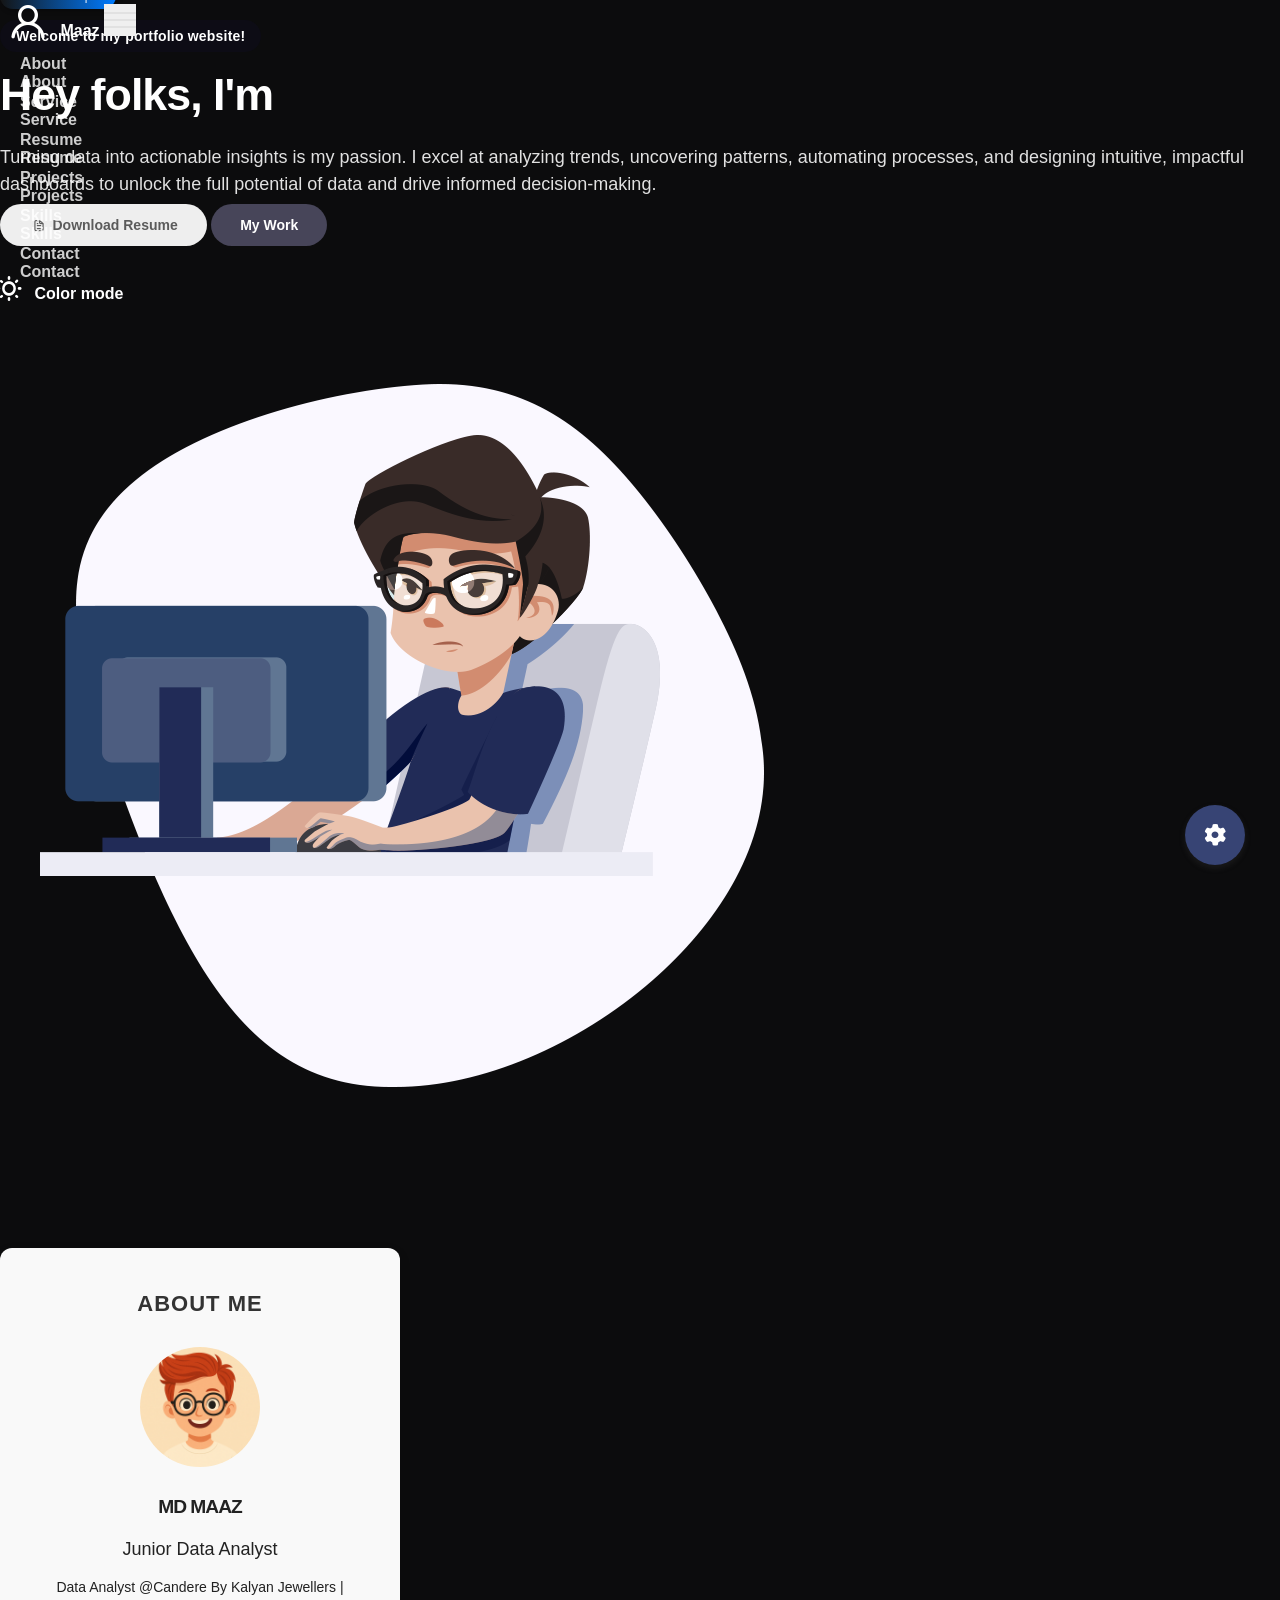
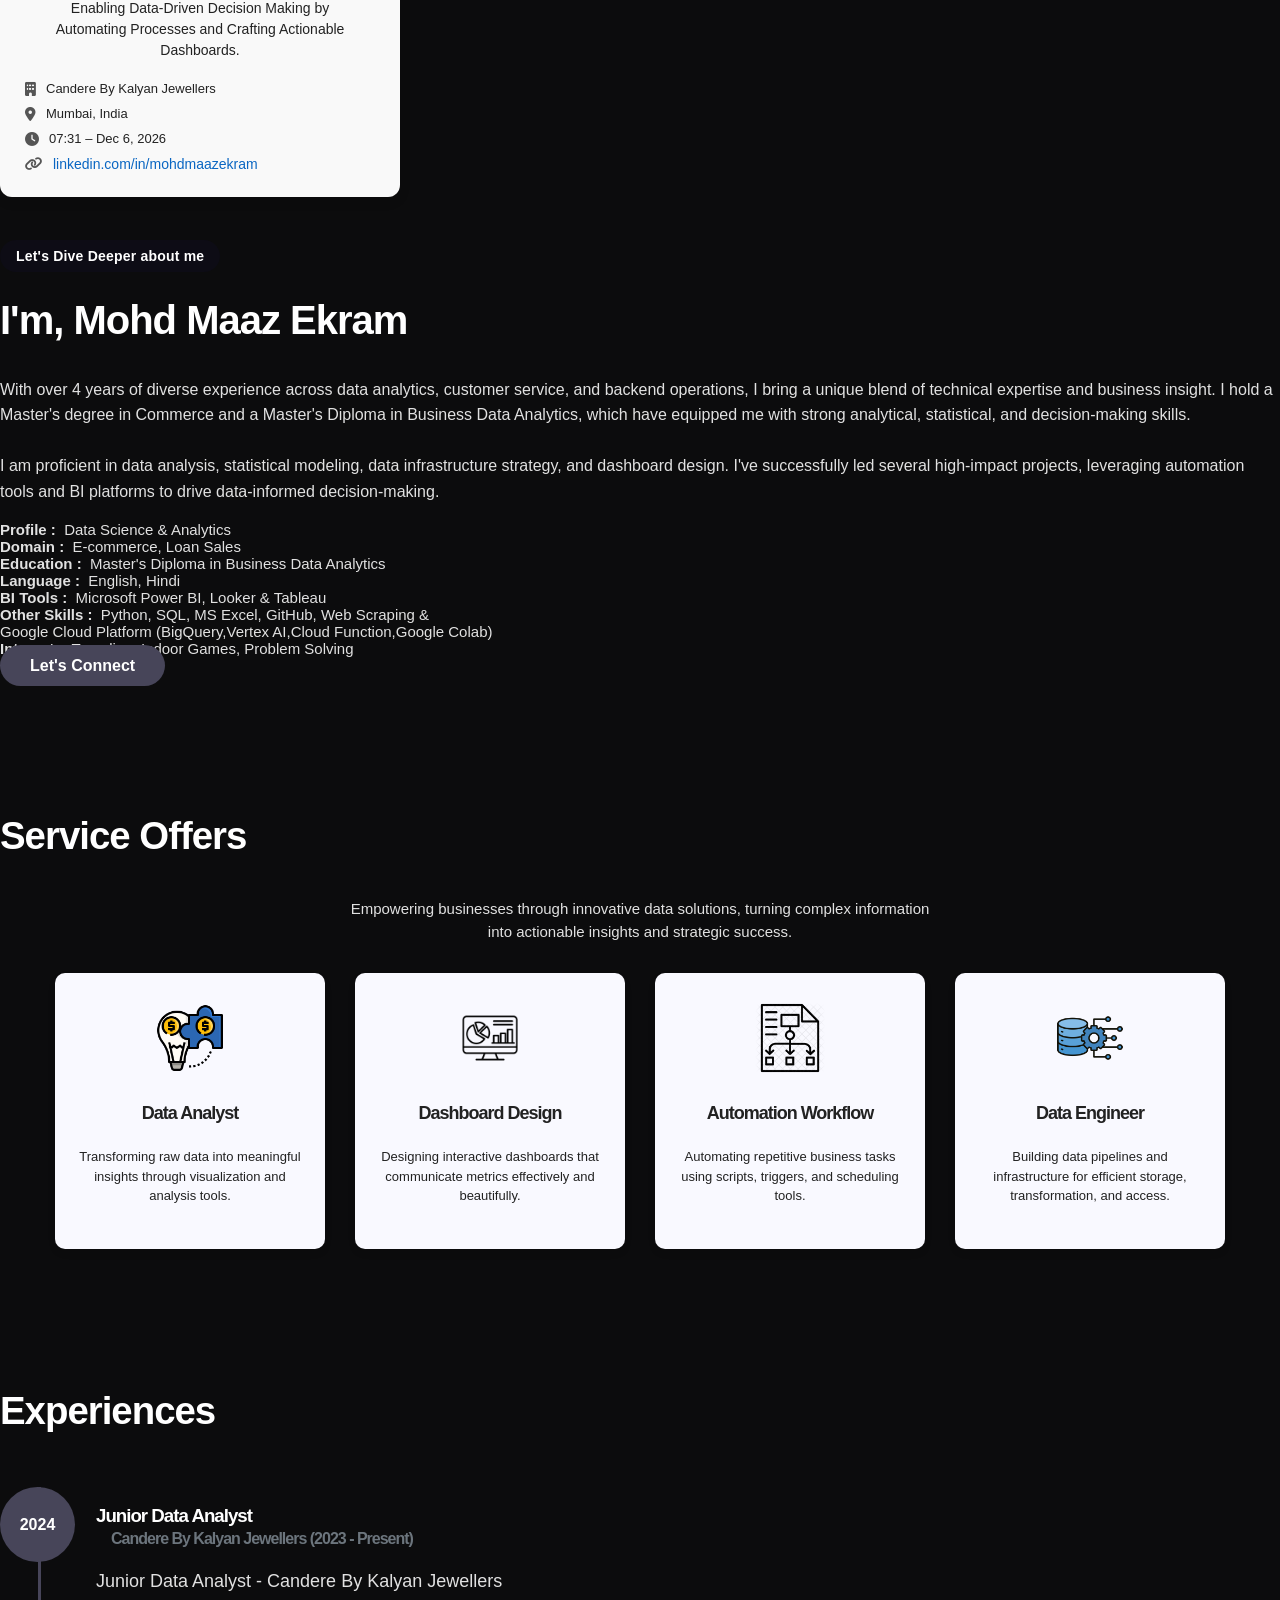
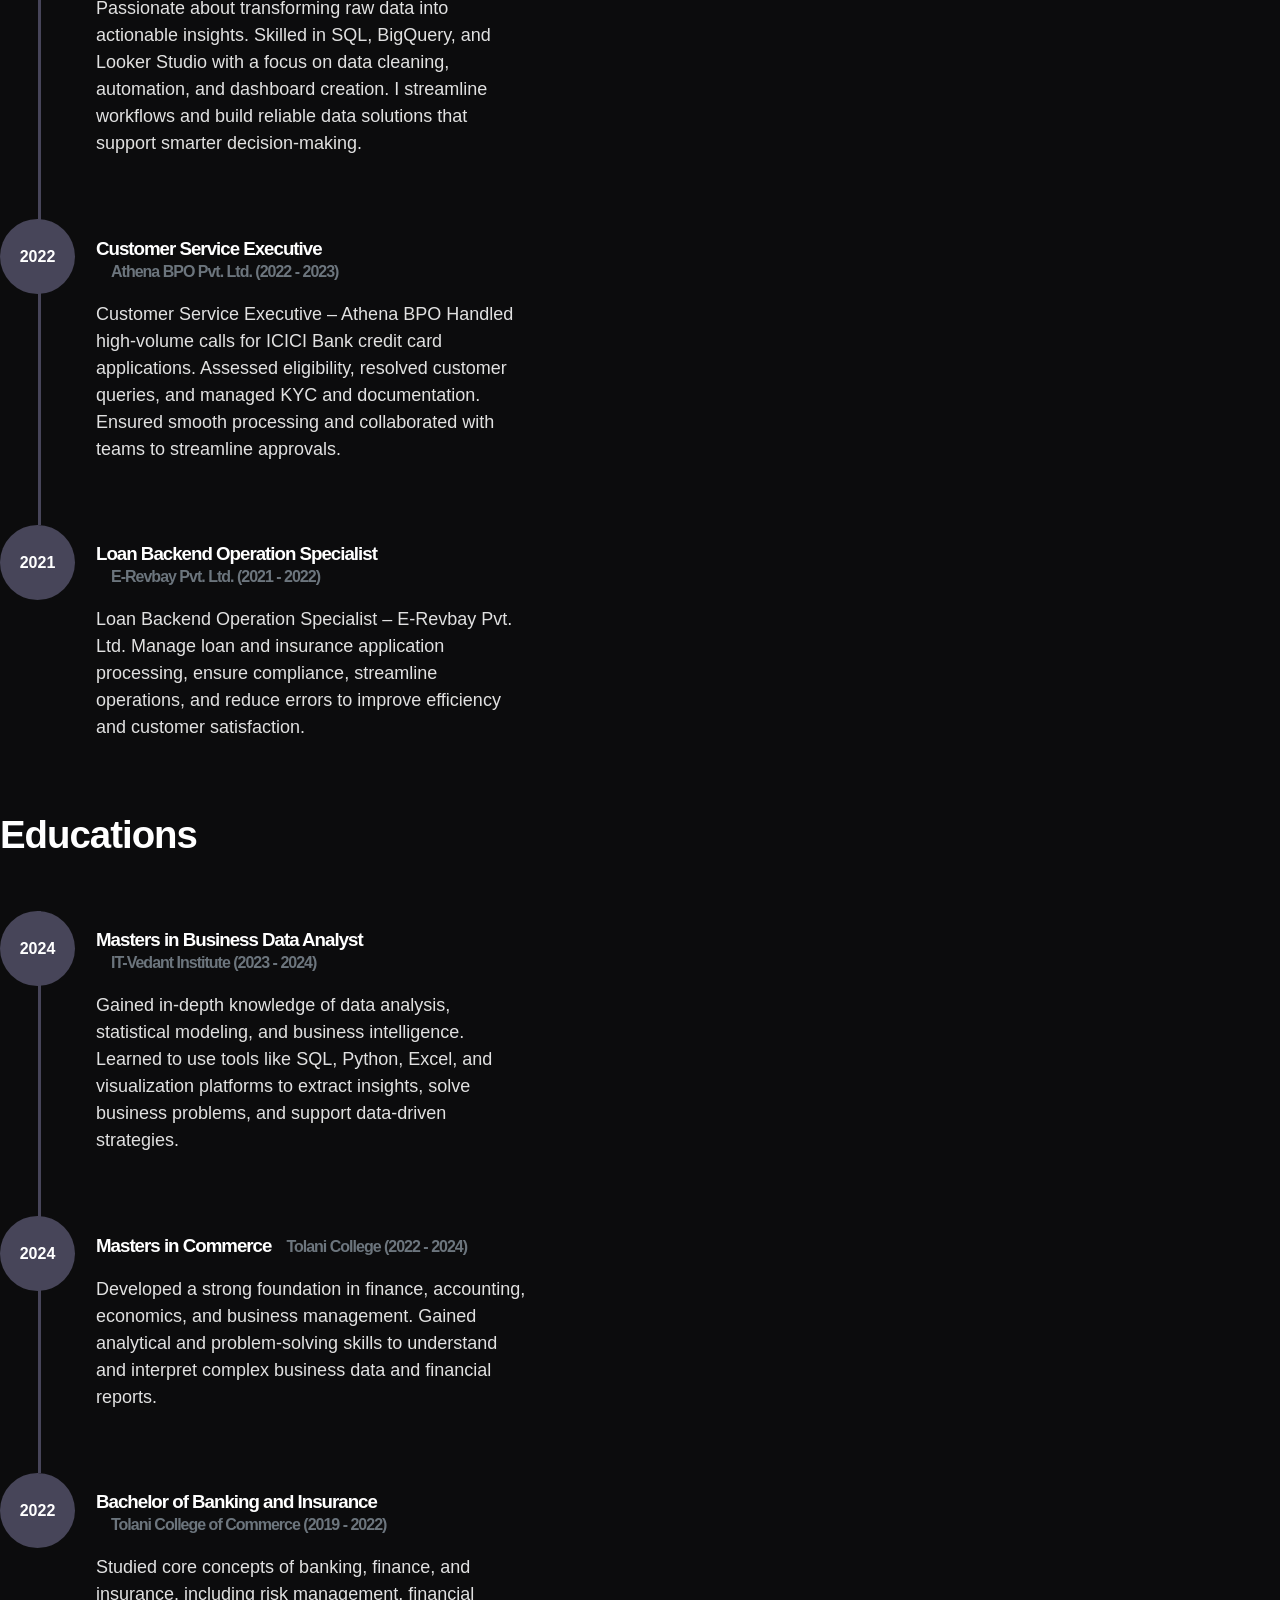
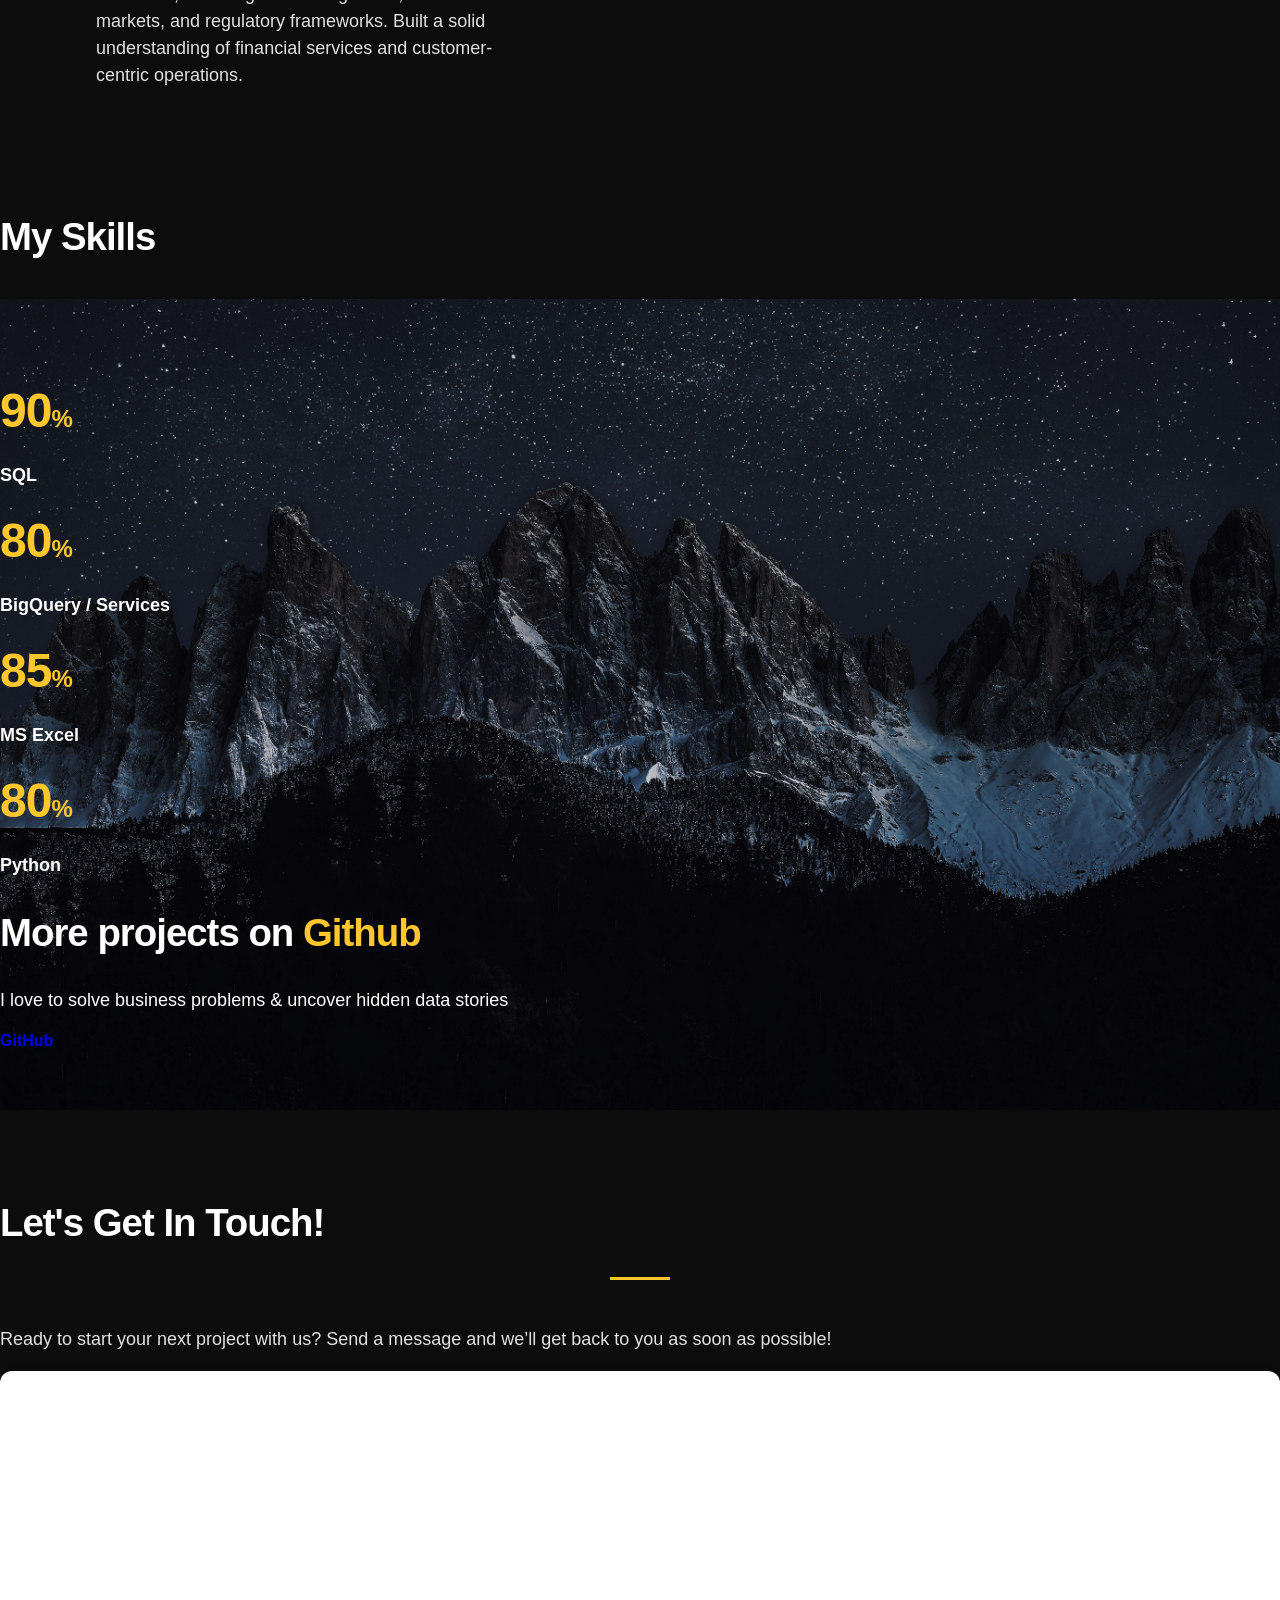
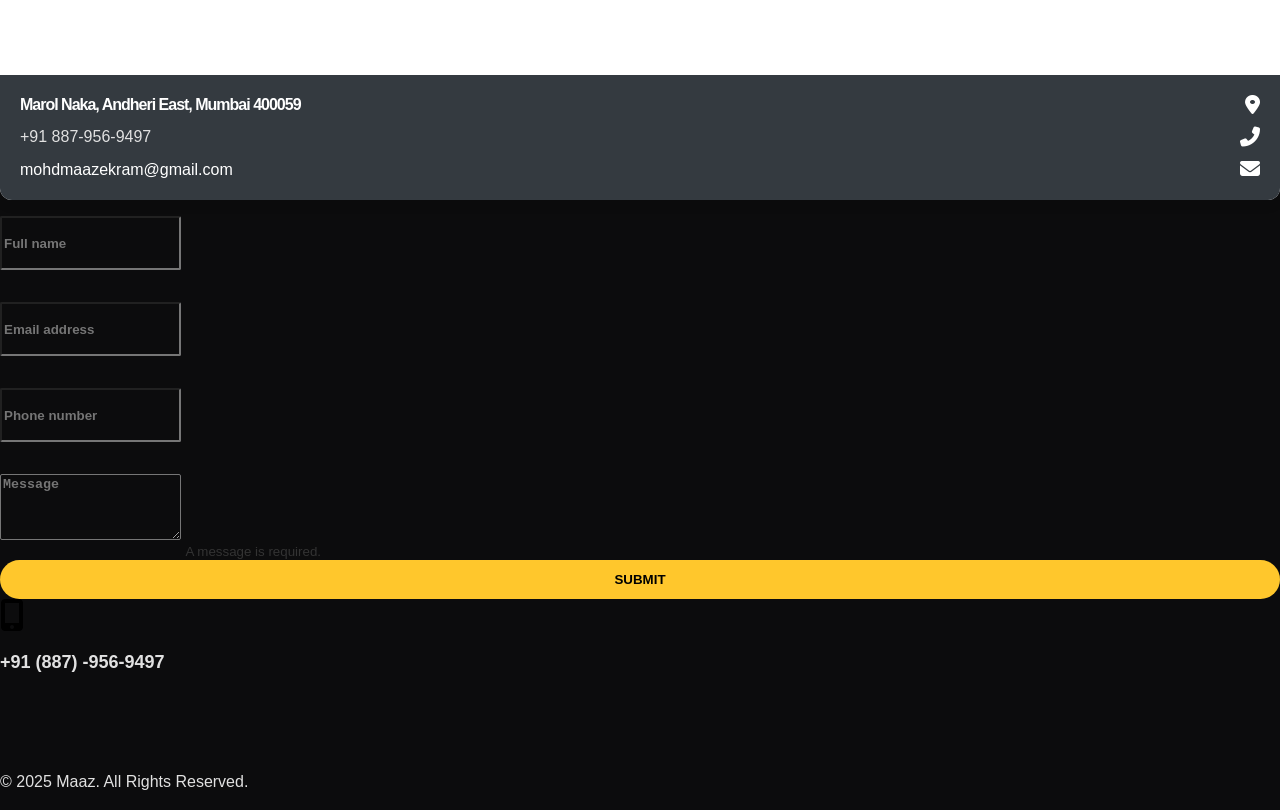
==== index.html @ 0327f26a "Update index.html" ====
<!doctype html>
<html lang="en">
  <head>
    <meta charset="utf-8">
    <meta name="viewport" content="width=device-width, initial-scale=1, shrink-to-fit=no">
    <meta name="description" content="">
    <meta name="author" content="">

    <title>Maaz Portfolio</title>

    <link rel="stylesheet" href="css/bootstrap.min.css">
    <link rel="stylesheet" href="css/unicons.css">
    <link rel="stylesheet" href="css/owl.carousel.min.css">
    <link rel="stylesheet" href="css/owl.theme.default.min.css">

    <!-- MAIN STYLE -->
    <link rel="stylesheet" href="css/tooplate-style.css">
    
    <!-- Google Tag Manager -->
    <script>(function(w,d,s,l,i){w[l]=w[l]||[];w[l].push({'gtm.start':
    new Date().getTime(),event:'gtm.js'});var f=d.getElementsByTagName(s)[0],
    j=d.createElement(s),dl=l!='dataLayer'?'&l='+l:'';j.async=true;j.src=
    'https://www.googletagmanager.com/gtm.js?id='+i+dl;f.parentNode.insertBefore(j,f);
    })(window,document,'script','dataLayer','GTM-M6WN6F8X');</script>
    <!-- End Google Tag Manager -->

    <!-- Google tag (gtag.js) -->
    <script async src="https://www.googletagmanager.com/gtag/js?id=G-NS0VFBYHXK"></script>
    <script>
      window.dataLayer = window.dataLayer || [];
      function gtag(){dataLayer.push(arguments);}
      gtag('js', new Date());

      gtag('config', 'G-NS0VFBYHXK');
    </script>


    <style>
      body {
        font-family: 'Segoe UI', sans-serif;
        margin: 0;
        padding: 0;
        background: #fff;
        color: #333; /* Default text color for light theme */
        --icon-color: #6c757d;
        --icon-hover-color: #007bff;
        --bar-color: #6c757d;
      }
    
      body.dark-theme {
        background: #121212;
        color: #eee; /* Light text for dark theme */
        --icon-color: #eee;
        --icon-hover-color: #00aaff;
        --bar-color: #555;
      }

      .custom-header.navbar-expand-lg .navbar-nav .nav-item {
        padding: 10px 0;
      }

      .custom-header.navbar-expand-lg .navbar-nav .nav-link {
        padding: 0 20px;
      }

      .custom-header .navbar-toggler .navbar-toggler-icon {
        background: #e1e1e1;
      }

      .about-info > li> span > strong {
          white-space: nowrap;
      }

      @media (max-width: 992px) {
        .custom-header .navbar-collapse {
          background: #3f3f3f;
          padding-bottom: 0;
        }

        .custom-header.navbar-expand-lg .navbar-nav .nav-link {
        text-align: center;
      }
        
        section.about {
          padding-top: 100px !important;
        }

        .about-image, .about-card-container {display: none !important}
      }
    
      /* Style for the "Hey folks..." heading */
      .about-title {
        color: #333; /* Default dark color for light theme */
      }
    
      body.dark-theme .about-title {
        color: #eee; /* Light color for dark theme */
      }
    
      .about-description {
        color: #333; /* Light mode text */
      }

      body.dark-theme .about-description {
        color: #eee !important; /* White text in dark mode */
      }
    
      /* ... rest of your existing CSS ... */
    
      .services-section {
        text-align: center;
        padding: 60px 20px;
      }
    
      .services-section h2 {
        font-size: 32px;
        font-weight: bold;
        margin-bottom: 10px;
        color: inherit; /* Inherit text color from body */
      }
    
      .services-section p.subtitle {
        max-width: 600px;
        margin: 0 auto 40px;
        color: #555; /* Light theme subtitle color */
      }
    
      body.dark-theme .services-section p.subtitle {
        color: #bbb; /* Dark theme subtitle color */
      }
    
      .social-bar {
        position: fixed;
        top: 60%;
        right: 25px;
        transform: translateY(-50%);
        z-index: 1000;
        display: flex;
        flex-direction: column;
        align-items: center;
      }
    
      .social-icons {
        list-style: none;
        padding: 0;
        margin: 0;
        display: flex;
        flex-direction: column;
        align-items: center;
      }
    
      .social-icons li {
        margin: 10px 0;
      }
    
      .social-icons li a {
        font-size: 1.3em; /* Adjust icon size */
        color: #6c757d; /* Inherit color from body or dark theme */
        transition: color 0.3s ease-in-out;
      }
    
      .social-icons li a:hover {
        transform: scale(1.3);
        color: var(--icon-hover-color);
      }
    
      .bar-line {
        width: 1px;
        height: 60px;
        background: var(--bar-color);
        margin: 15px auto;
      }
    
      .scroll-down a {
        display: inline-block;
        color: var(--icon-color);
        border: 1px solid var(--icon-color);
        border-radius: 35%;
        padding: 10px;
        transition: background 0.3s, color 0.3s, border-color 0.3s;
      }
    
      .scroll-down-indicator .arrow-down {
        border: 2px solid var(--icon-color); /* Use the CSS variable */
        border-radius: 50%; /* Makes it a circle */
        width: 40px;
        height: 40px;
        display: flex;
        justify-content: center;
        align-items: center;
        line-height: 40px; /* Set line-height equal to height */
        text-align: center; /* Center the icon horizontally */
      }

      .about-text {
        margin-top: 50px;
      }
      .about-card {
        width: 350px;
        margin: 40px auto;
        margin-left: 0;
        background: #fff;
        border-radius: 20px;
        box-shadow: 0 4px 20px rgba(0,0,0,0.1);
        padding: 30px;
        text-align: center;
        font-family: 'Segoe UI', sans-serif;
      }

      .about-card h2 {
        margin-bottom: 15px;
        font-size: 1.3rem;
        letter-spacing: 1px;
        color: #333;
      }

      .profile-img {
        width: 100px;
        height: 100px;
        border-radius: 50%;
        object-fit: cover;
        margin: 10px 0;
      }

      .about-card h3 {
        margin: 10px 0 5px;
        font-size: 1.2rem;
      }

      .role {
        color: #666;
        margin-bottom: 15px;
        font-weight: 500;
      }

      .bio {
        font-size: 0.95rem;
        color: #444;
        margin-bottom: 20px;
      }

      .skills {
        margin-bottom: 15px;
      }

      .tags span {
        background: #f1f1f1;
        padding: 6px 12px;
        border-radius: 8px;
        margin: 5px;
        display: inline-block;
        font-size: 0.85rem;
      }

      .socials {
        display: flex;
        justify-content: center;
        align-items: center;
        gap: 15px;
        margin-top: 10px;
        flex-wrap: wrap;
      }

      .socials a {
        color: #333;
        font-size: 1.1rem;
        text-decoration: none;
      }

      .location {
        display: flex;
        align-items: center;
        font-size: 0.9rem;
        color: #555;
      }

      /* xxxxxxxxxxxxxxxxxxxxxxxxxxxxxxxxxxxxxxxxxxx--Card Section CSS--xxxxxxxxxxxxxxxxxxxxxxxxxxxxxxxxxxxxxxxxxxxxxxxxxxxxxxx */

      /* Container to hold the card and the overlay */
      .about-card-container {
        position: relative; /* Needed for absolute positioning of the overlay */
        perspective: 1000px;
      }
    
      /* Style for the card */
      .about-card {
        background: #f9f9f9;
        padding: 25px;
        border-radius: 12px;
        box-shadow: 0 4px 12px rgba(0, 0, 0, 0.1);
        text-align: center;
        max-width: 90%;
        transform-origin: center;
        transition: transform 0.6s ease, opacity 0.3s ease; /* Added opacity transition */
        transform-style: preserve-3d; /* For potential back-face visibility */
      }
    
      /* Hover animation */
      .about-card-container:hover .about-card {
        transform: rotateY(180deg); /* Rotate to show the "back" */
        opacity: 0.6; /* Make it slightly transparent on hover */
        filter: blur(4px);
      }
    
      /* Blur overlay */
      .blur-overlay {
        position: absolute;
        top: 0;
        left: 0;
        width: 100%;
        height: 100%;
        background-color: transparent; /* Initially transparent */
        backdrop-filter: blur(5px);
        opacity: 0; /* Initially hidden */
        transition: opacity 0.3s ease;
        z-index: 0; /* Place it behind the card */
        border-radius: 12px; /* Match card border-radius */
        display: none;
      }
    
      /* Show blur overlay when hovering */
      .about-card-container:hover .blur-overlay {
        opacity: 1;
      }
    
      /* Optional: Add subtle tilt on smaller screens */
      @media (max-width: 992px) {
        .about-card-container:hover .about-card {
          transform: rotateY(10deg) rotateX(5deg) rotateY(90deg); /* Adjust rotation */
          opacity: 0.6;
        }
      }

      /* xxxxxxxxxxxxxxxxxxxxxxxxxxxxxxxxxxxxxxxxxxx--Service Offers CSS--xxxxxxxxxxxxxxxxxxxxxxxxxxxxxxxxxxxxxxxxxxxxxxxxxxxxxxx */

      /* Flexbox layout for the grid of service cards */
      .services-grid {
        display: flex;
        justify-content: center;
        gap: 30px;
        flex-wrap: wrap;
      }
      
      /* Styling for each service card */
      .service-card {
        background-color: #f9f9ff;
        border-radius: 10px;
        padding: 30px 20px;
        width: 230px;
        text-align: center;
        display: flex;
        flex-direction: column;
        align-items: center;
        box-shadow: 0 4px 10px rgba(0, 0, 0, 0.05);
        transition: transform 0.3s ease, box-shadow 0.3s ease; /* Added box-shadow transition */
        position: relative;
        overflow: hidden; /* Ensure child elements don't overflow the card */
      }
      
      /* Image styling */
      .service-card img {
        width: 70px;
        height: 70px;
        object-fit: contain;
        margin-bottom: 20px;
        transition: transform 0.3s ease-in-out; /* Added transition for smooth zoom effect */
      }
      
      /* Zoom effect for images */
      .service-card:hover img {
        transform: scale(1.1); /* Scale image on hover */
      }
      
      /* Zoom effect for the entire card */
      .service-card:hover {
        transform: scale(1.05); /* Slightly zoom the card */
        box-shadow: 0 8px 20px rgba(0, 0, 0, 0.15); /* Add a stronger shadow on hover */
      }
      
      /* Title of the services section */
      .services-section h2 {
        text-align: center;
        font-size: 28px;
        margin-bottom: 10px;
      }
      
      /* Subtitle styling */
      .subtitle {
        text-align: center;
        margin-bottom: 30px;
        max-width: 600px;
        margin-left: auto;
        margin-right: auto;
        font-size: 14px;
        color: #222;
      }
      
      /* Heading styling within each service card */
      .service-card h4 {
        margin: 10px 0 10px;
        font-size: 18px;
        transition: color 0.3s ease;
      }
      
      /* Paragraph styling within each service card */
      .service-card p {
        font-size: 13px;
        color: #222;
        transition: color 0.3s ease;
      }
      
      /* Link styling inside the service card */
      .service-card a {
        color: #222;
        text-decoration: none;
        transition: color 0.3s ease; /* Added transition to link color */
      }
      
      /* Hover effect on the links */
      .service-card a:hover {
        text-decoration: underline;
        color: #0066cc; /* Added a hover color for links */
      }


      /* xxxxxxxxxxxxxxxxxxxxxxxxxxxxxxxxxxxxxxxxxxx--Contact CSS--xxxxxxxxxxxxxxxxxxxxxxxxxxxxxxxxxxxxxxxxxxxxxxxxxxxxxxx */

      /* Base styles */
      #contact {
          transition: background-color 0.3s ease;
      }
      
      .section-title {
          font-weight: bold;
          transition: color 0.3s ease;
      }
      
      .section-divider {
          width: 60px;
          height: 3px;
          background-color: #ffc72c;
          border: none;
          margin: 10px auto;
      }
      
      .section-description {
          color: #6c757d;
          transition: color 0.3s ease;
      }
      
      .contact-info-box {
          background-color: #fff;
          border-radius: 12px;
          overflow: hidden;
          box-shadow: 0 4px 12px rgba(0,0,0,0.1);
          transition: background-color 0.3s ease, box-shadow 0.3s ease;
      }
      
      .say-hello-box {
          padding: 20px;
          background-color: #343a40;
          transition: background-color 0.3s ease;
      }
      
      .say-hello-title {
          margin-bottom: 40px;
          color: #fff;
          transition: color 0.3s ease;
          font-size: 1.0em;
      }
      
      .say-hello-phone,
      .say-hello-email {
          color: #fff;
          margin-bottom: 15px;
          transition: color 0.3s ease;
          font-size: 1.0em;
      }
      
      .say-hello-email a {
          color: #ffc72c;
          text-decoration: none;
          transition: color 0.3s ease;
      }
      
      .contact-form .form-control {
          /* Add your form control styles here */
      }
      
      .submit-button {
          background-color: #ffc72c;
          color: #000;
          font-weight: bold;
          padding: 12px 30px;
          border-radius: 30px;
          width: 100%;
          border: none;
          cursor: pointer;
          transition: background-color 0.3s ease, color 0.3s ease;
      }
      
      .contact-phone-info i {
          color: #000;
          transition: color 0.3s ease;
      }
      
      .phone-number {
          margin-top: 10px;
          font-weight: bold;
          color: #000;
          transition: color 0.3s ease;
      }
      
      /* Dark theme styles */
      .dark-theme {
          background-color: #212529 !important;
      }
      
      .dark-theme .section-title,
      .dark-theme .section-description,
      .dark-theme .contact-phone-info i,
      .dark-theme .phone-number {
          color: #f8f9fa !important;
      }
      
      .dark-theme .contact-info-box {
          background-color: #343a40 !important;
          box-shadow: 0 4px 12px rgba(255,255,255,0.1);
      }
      
      .dark-theme .say-hello-box {
          background-color: #495057 !important;
      }
      
      .dark-theme .say-hello-title,
      .dark-theme .say-hello-phone,
      .dark-theme .say-hello-email {
          color: #e9ecef !important;
      }
      
      .dark-theme .submit-button {
          color: #fff !important;
      }
      
      /* xxxxxxxxxxxxxxxxxxxxxxxxxxxxxxxxxxxxxxxxxxx--Profile Views--xxxxxxxxxxxxxxxxxxxxxxxxxxxxxxxxxxxxxxxxxxxxxxxxxxxxxxx */
      .profile-views-container {
        display: inline-flex;
        align-items: center;
        background-image: linear-gradient(to right, rgba(20, 20, 20, 1), #007bff);
        padding: 6px 12px;
        border-radius: 16px;
        box-shadow: 2px 2px 5px rgba(0, 0, 0, 0.3);
        font-family: 'Arial', sans-serif;
        font-size: 12px;
        color: white;
        white-space: nowrap;
      }
    
      .profile-views-label {
        margin-right: 6px;
        font-weight: normal;
      }
    
      #viewCount {
        font-size: 12px;
        font-weight: bold;
      }

      /* Floating Button CSS */
      .adminActions {
        position: fixed;
        bottom: 35px; right: 35px;
      }

      .adminButton {
        height: 60px;
        width: 60px;
        background-color: rgba(67, 83, 143, .8);
        border-radius: 50%;
        display: block;
        color: #fff;
        text-align: center;
        position: relative;
        z-index: 1;
      }

      .adminButton i {
        font-size: 22px;
      }

      .adminButtons {
        position: absolute;
        width: 100%;
        bottom: 120%;
        text-align: center;
      }

      .adminButtons a {
        display: block;
        width: 45px;
        height: 45px;
        border-radius: 50%;
        text-decoration: none;
        margin: 10px auto 0;
        line-height: 1.15;
        color: #fff;
        opacity: 0;
        visibility: hidden;
        position: relative;
        box-shadow: 0 0 5px 1px rgba(51, 51, 51, .3);
      }

      .adminButtons a:hover {
        transform: scale(1.05);
      }

      .adminButtons a:nth-child(1) {background-color: #1877F2; transition: opacity .2s ease-in-out .3s, transform .15s ease-in-out;}
      .adminButtons a:nth-child(2) {background-color: #833ab4; transition: opacity .2s ease-in-out .25s, transform .15s ease-in-out;}
      .adminButtons a:nth-child(3) {background-color: #0A66C2; transition: opacity .2s ease-in-out .2s, transform .15s ease-in-out;}
      .adminButtons a:nth-child(4) {background-color: #24292e; transition: opacity .2s ease-in-out .15s, transform .15s ease-in-out;}

      .adminActions a i {
        position: absolute;
        top: 50%; left: 50%;
        transform: translate(-50%, -50%);
      }

      .adminToggle {
        -webkit-appearance: none;
        position: absolute;
        border-radius: 50%;
        top: 0; left: 0;
        margin: 0;
        width: 100%;
        height: 100%;
        cursor: pointer;
        background-color: transparent;
        border: none;
        outline: none;
        z-index: 2;
        transition: box-shadow .2s ease-in-out;
        box-shadow: 0 3px 5px 1px rgba(51, 51, 51, .3);
      }

    .adminToggle:hover {
      box-shadow: 0 3px 6px 2px rgba(51, 51, 51, .3);
    }

    .adminToggle:checked ~ .adminButtons a {
      opacity: 1;
      visibility: visible;
    }
    </style>
  </head>
  
  <body class="dark-mode">
    <!-- Google Tag Manager (noscript) -->
    <noscript><iframe src="https://www.googletagmanager.com/ns.html?id=GTM-M6WN6F8X"
    height="0" width="0" style="display:none;visibility:hidden"></iframe></noscript>
    <!-- End Google Tag Manager (noscript) -->

    <!-- MENU -->
    <nav class="navbar navbar-expand-lg navbar-light custom-header">
      <div class="container">
        <a class="navbar-brand" href="index.html"><i class='uil uil-user'></i> Maaz</a>

        <button class="navbar-toggler" type="button" data-toggle="collapse" data-target="#navbarNav"
          aria-controls="navbarNav" aria-expanded="false" aria-label="Toggle navigation">
          <span class="navbar-toggler-icon"></span>
          <span class="navbar-toggler-icon"></span>
          <span class="navbar-toggler-icon"></span>
        </button>

        <div class="collapse navbar-collapse" id="navbarNav">
          <ul class="navbar-nav mx-auto">
            <li class="nav-item"><a href="#about" class="nav-link"><span data-hover="About">About</span></a></li>
            <li class="nav-item"><a href="#service" class="nav-link"><span data-hover="Service">Service</span></a></li>
            <li class="nav-item"><a href="#resume" class="nav-link"><span data-hover="Resume">Resume</span></a></li>
            <li class="nav-item"><a href="#project" class="nav-link"><span data-hover="Projects">Projects</span></a></li>
            <li class="nav-item"><a href="#skills" class="nav-link"><span data-hover="Skills">Skills</span></a></li>
            <li class="nav-item"><a href="#contact" class="nav-link"><span data-hover="Contact">Contact</span></a></li>
          </ul>

          <ul class="navbar-nav ml-lg-auto">
            <div class="ml-lg-4">
              <div class="color-mode d-lg-flex justify-content-center align-items-center">
                <i class="color-mode-icon active"></i>
                Color mode
              </div>
            </div>
          </ul>
        </div>
      </div>
    </nav>
  </br>


    <!-- ABOUT -->
    <section class="about d-lg-flex justify-content-center align-items-center py-3">
      <div class="container">
        <div class="row">
          <div class="col-lg-7 col-md-12 col-12 d-flex align-items-center">
            <div class="about-text" style="margin-top: -35px;">
              <div class="profile-views-container">
                <span class="profile-views-label">Profile Views | </span>
                <span id="viewCount">Loading...</span>
              </div>

                <script>
                    window.onload = function () {
                        const apiUrl = 'https://script.google.com/macros/s/AKfycbz44vQ7wZSeYhjQfPoTUdcFCu6Id_71WwzfcWBqDRqLtEoDqpp6SJstlqeOs8w_e2PD/exec'; 

                        fetch(apiUrl)
                            .then(response => {
                                if (!response.ok) {
                                    throw new Error(`HTTP error! status: ${response.status}`);
                                }
                                return response.json();
                            })
                            .then(data => {
                                const viewCountElement = document.getElementById('viewCount');
                                if (data && data.totalUniqueUsers !== undefined && data.totalUniqueUsers !== null) {
                                    viewCountElement.textContent = data.totalUniqueUsers;
                                } else {
                                    console.error('Error: totalUniqueUsers is missing or invalid in the response:', data);
                                    viewCountElement.textContent = '...';
                                }
                            })
                            .catch(error => {
                                console.error('Error fetching unique users:', error);
                                document.getElementById('viewCount').textContent = '...';
                            });
                    };
                </script>

                <br>
                <br>
                <small class="small-text">Welcome to <span class="mobile-block">my portfolio website!</span></small>
                <h1 class="animated animated-text mb-2">
                  <span class="mr-2">Hey folks, I'm</span>
                  <div class="animated-info">
                    <span class="animated-item">Mohd Maaz</span>
                    <span class="animated-item">Data Analyst</span>
                    <span class="animated-item">Data Engineer</span>
                  </div>
                </h1>
      
                <p class="mb-3 about-description">
                  Turning data into actionable insights is my passion. I excel at analyzing trends, uncovering patterns,
                  automating processes, and designing intuitive, impactful dashboards to unlock the full potential of data
                  and drive informed decision-making.
                </p>
      
                  <div class="custom-btn-group mt-2">
                    <a href="https://raw.githubusercontent.com/Mohdmaazekram/Resume/main/Maaz_Resume_2025.pdf" 
                       download="Maaz_Resume_2025.pdf" 
                       class="btn mr-lg-2 custom-btn">
                      <i class='uil uil-file-alt'></i> Download Resume</a>
                  <a href="https://github.com/Mohdmaazekram?tab=repositories"
                    class="btn custom-btn custom-btn-bg custom-btn-link">My Work</a>
                </div>
            </div>
          </div>
          <div class="col-lg-5 col-md-12 col-12">
            <div class="about-image svg" style="margin-top: 150px;">
              <img
                src="images/home-right.png"
                class="img-fluid" alt="image" style="max-width: 85%; margin-left: 40px;">
            </div>
          </div>
        </div>
      </div>
    </section>

    <!-- ABOUT ME -->
  </br>
  </br>
  </br>
</br>
<section class="about-me d-lg-flex justify-content-center align-items-center py-3" id="about">
  <div class="container">
    <div class="row">

      <!-- LEFT SIDE: PROFILE CARD -->
      <div class="col-lg-5 col-md-12 col-12">
        <div class="about-card-container mx-lg-0 mx-auto" style="margin-top: 85px; perspective: 1000px;">
          <div class="about-card" id="spin-card"
            style="background: #f9f9f9; padding: 25px; border-radius: 12px; box-shadow: 0 4px 12px rgba(0, 0, 0, 0.1); text-align: center; max-width: 90%; transform-origin: center; transition: transform 0.6s ease, opacity 0.3s ease;">
            <h2 style="font-size: 22px; font-weight: bold;">ABOUT ME</h2>
            <img src="images/maaz about me image for card section.png" alt="Profile Picture" class="profile-img" style="width: 120px; height: 120px; object-fit: cover; border-radius: 50%; margin: 15px auto;" />
            <h3 style="margin-top: 10px; font-weight: bold; font-size: 1.2rem; color: #222; margin-bottom: 5px;">MD MAAZ</h3>
            <p class="role" style="color: #222; margin-bottom: 5px;">Junior Data Analyst</p>
            <p class="bio" style="font-size: 14px; color: #222; padding: 0 10px;">
              Data Analyst @Candere By Kalyan Jewellers | Enabling Data-Driven Decision Making by Automating Processes and Crafting Actionable Dashboards.
            </p>
      
            <div style="font-size: 14px; font-family: Arial, sans-serif; text-align: left; margin-top: 20px;">
              <div style="display: flex; align-items: center; margin-bottom: 10px;">
                <i class="fas fa-building" style="margin-right: 10px; color: #555;"></i>
                <span style="font-size: 13px; color: #222;">Candere By Kalyan Jewellers</span>
              </div>
      
              <div style="display: flex; align-items: center; margin-bottom: 10px;">
                <i class="fas fa-location-dot" style="margin-right: 10px; color: #555;"></i>
                <span style="font-size: 13px; color: #222;">Mumbai, India</span>
              </div>
      
              <div style="display: flex; align-items: center; margin-bottom: 10px;">
                <i class="fas fa-clock" style="margin-right: 10px; color: #555;"></i>
                <span style="font-size: 13px; color: #222;" id="current-time">Loading time...</span>
              </div>
      
              <div style="display: flex; align-items: center;">
                <i class="fas fa-link" style="margin-right: 10px; color: #555;"></i>
                <a href="https://www.linkedin.com/in/mohdmaazekram/"
                  style="color: #0a66c2; text-decoration: none; word-break: break-word;">
                  linkedin.com/in/mohdmaazekram
                </a>
              </div>
            </div>
          </div>
          <div class="blur-overlay"></div>
        </div>
      </div>
      
      
      <script>
        function updateTime() {
          const now = new Date();
          const options = {
            hour: '2-digit',
            minute: '2-digit',
            hour12: false,
          };
          const dateOptions = {
            year: 'numeric',
            month: 'short',
            day: 'numeric'
          };
          const timeString = now.toLocaleTimeString([], options);
          const dateString = now.toLocaleDateString([], dateOptions);
          document.getElementById('current-time').textContent = `${timeString} – ${dateString}`;
        }
      
        // Initial call
        updateTime();
      
        // Update every minute
        setInterval(updateTime, 60000);
      
        // Trigger animation when page loads (optional)
        document.addEventListener('DOMContentLoaded', function() {
          const card = document.getElementById('spin-card');
          // card.style.animation = 'spin-in 1.5s ease-out forwards';
        });
        
      </script>

      <!-- RIGHT SIDE TEXT -->
      <div class="col-lg-7 col-md-12 col-12 d-flex align-items-center">
        <div class="about-text">
          <small class="small-text" style="font-size: 14px;">Let's Dive Deeper <span class="mobile-block">about me</span></small>
          <h2 class="animated animated-text" style="font-size: 40px;">
            <span class="mr-2">I'm, Mohd Maaz Ekram</span>
          </h2>

          <p class="mb-3 about-description" style="font-size: 16px; line-height: 1.6;">
            With over 4 years of diverse experience across data analytics, customer service, and backend operations, I bring a unique blend of technical expertise and business insight. I hold a Master's degree in Commerce and a Master's Diploma in Business Data Analytics, which have equipped me with strong analytical, statistical, and decision-making skills.
            </br></br>
            I am proficient in data analysis, statistical modeling, data infrastructure strategy, and dashboard design. I've successfully led several high-impact projects, leveraging automation tools and BI platforms to drive data-informed decision-making.
          </p>

          <ul class="about-info mt-4 px-md-0 px-2" style="font-size: 15px;">
            <li class="d-flex"><span><strong>Profile :</strong></span> <span>&nbsp;Data Science &amp; Analytics</span></li>
            <li class="d-flex"><span><strong>Domain :</strong></span> <span>&nbsp;E-commerce, Loan Sales</span></li>
            <li class="d-flex"><span><strong>Education :</strong></span>
              <span>&nbsp;Master's Diploma in Business Data Analytics</span>
            </li>
            <li class="d-flex"><span><strong>Language :</strong></span> <span>&nbsp;English, Hindi</span></li>
            <li class="d-flex"><span><strong>BI Tools :</strong></span> <span>&nbsp;Microsoft Power BI, Looker &amp; Tableau</span></li>
            <li class="d-flex">
              <span><strong>Other Skills :</strong></span>
              <span>&nbsp;Python, SQL, MS Excel, GitHub, Web Scraping &
                </br>
                Google Cloud Platform (BigQuery,Vertex AI,Cloud Function,Google Colab)</span>
            </li>
            <li class="d-flex"><span><strong>Interest :</strong></span> <span>&nbsp;Traveling, Indoor Games, Problem Solving </span></li>
          </ul>

          <div class="custom-btn-group mt-4">
            <a href="#contact" class="btn custom-btn custom-btn-bg custom-btn-link" style="font-size: 16px; padding: 12px 30px;">Let's Connect</a>
          </div>
        </div>
      </div>

    </div>
  </div>
</section>


    <div class="social-bar" style="display: none;">
      <ul class="social-icons">
        <li><a href="https://www.facebook.com/profile.php?id=100070098618904" target="_blank"><i class="fab fa-facebook-f"></i></a></li>
        <li><a href="YOUR_TWITTER_URL" target="_blank"><i class="fab fa-twitter"></i></a></li>
        <li><a href="https://www.instagram.com/maazushaikh_08/" target="_blank"><i class="fab fa-instagram"></i></a></li>
        <li><a href="https://www.linkedin.com/in/mohdmaazekram/" target="_blank"><i class="fab fa-linkedin-in"></i></a></li>
        <li><a href="https://github.com/Mohdmaazekram" target="_blank"><i class="fab fa-github"></i></a></li>
      </ul>
      <div class="bar-line"></div>
      <div class="scroll-down">
        <a href="#contact"><i class="fas fa-chevron-down"></i></a>
      </div>
    </div>
    <link rel="stylesheet" href="https://cdnjs.cloudflare.com/ajax/libs/font-awesome/6.5.0/css/all.min.css">



  </body>
      </br>
      </br>
      </br>
      </br>
</br>
</br>
      <div class="text-center" style="margin-bottom: 40px;" id="service">
        <h2 class="section-title text-center">Service Offers</h2>
      </div>
        <p class="subtitle">
          <span style="font-size: 15px;">Empowering businesses through innovative data solutions, turning complex information into actionable insights and strategic success.</span>
        </p>
      
        <div class="services-grid">
          <div class="service-card">
            <img src="images/1907719.png" alt="Data Analyst Icon">
            <h4><a href="https://github.com/Mohdmaazekram/MarketPlace-Outstanding-DashBoard"><strong>Data Analyst</strong></a></h4>
            <p><a href="https://github.com/Mohdmaazekram/MarketPlace-Outstanding-DashBoard">Transforming raw data into meaningful insights through visualization and analysis tools.</a></p>
          </div>
        
          <div class="service-card">
            <img src="images/pngtree-dashboard-line-icon-vector-png-image_6626604.png" alt="Dashboard Design Icon">
            <h4><a href="https://github.com/Mohdmaazekram/HR_Dashboard-With-Tableau"><strong>Dashboard Design</strong></a></h4>
            <p><a href="https://github.com/Mohdmaazekram/HR_Dashboard-With-Tableau">Designing interactive dashboards that communicate metrics effectively and beautifully.</a></p>
          </div>
        
          <div class="service-card">
            <img src="images/614964.webp" alt="Automation Icon">
            <h4><a href="https://github.com/Mohdmaazekram/Email-automation"><strong>Automation Workflow</strong></a></h4>
            <p><a href="https://github.com/Mohdmaazekram/Email-automation">Automating repetitive business tasks using scripts, triggers, and scheduling tools.</a></p>
          </div>
        
          <div class="service-card">
            <img src="images/12663264.png" alt="Data Engineer Icon">
            <h4><a href="https://github.com/Mohdmaazekram/Competitor-analysis-using-selenium"><strong>Data Engineer</strong></a></h4>
            <p><a href="https://github.com/Mohdmaazekram/Competitor-analysis-using-selenium">Building data pipelines and infrastructure for efficient storage, transformation, and access.</a></p>
          </div>
        </div>
           

    </body>
  </br>
  </br>
  </br>
</br>
</br>
</br>

    <!-- FEATURES -->
    <section class="resume py-5 d-lg-flex justify-content-center align-items-center" id="resume">
        <div class="container">
            <div class="row">

                <div class="col-lg-6 col-12">
                  <h2 class="mb-4">Experiences</h2>

                    <div class="timeline">
                        <div class="timeline-wrapper">
                            <div class="timeline-yr">
                                <span>2024</span>
                            </div>
                            <div class="timeline-info">
                              <h3>
                                <span id="job-title">Junior Data Analyst</span>
                                <small id="company-name">Candere By Kalyan Jewellers (2023 - Present)</small>
                              </h3>
                              <p id="job-description">
                                Junior Data Analyst - Candere By Kalyan Jewellers
                                Passionate about transforming raw data into actionable insights. Skilled in SQL, BigQuery, and Looker Studio with a focus on data cleaning, automation, and dashboard creation. I streamline workflows and build reliable data solutions that support smarter decision-making.
                              </p>
                            </div>
                            
                        </div>
                        
                        <div class="timeline-wrapper">
                          <div class="timeline-yr">
                              <span>2022</span>
                          </div>
                          <div class="timeline-info">
                              <h3><span>Customer Service Executive<small>Athena BPO Pvt. Ltd. (2022 - 2023)</small></h3>
                              <p>Customer Service Executive – Athena BPO
                                Handled high-volume calls for ICICI Bank credit card applications. Assessed eligibility, resolved customer queries, and managed KYC and documentation. Ensured smooth processing and collaborated with teams to streamline approvals.</p>
                          </div>
                      </div>

                        <div class="timeline-wrapper">
                            <div class="timeline-yr">
                                <span>2021</span>
                            </div>
                            <div class="timeline-info">
                                <h3><span>Loan Backend Operation Specialist<small>E-Revbay Pvt. Ltd. (2021 - 2022)</small></h3>
                                <p>Loan Backend Operation Specialist – E-Revbay Pvt. Ltd.
                                  Manage loan and insurance application processing, ensure compliance, streamline operations, and reduce errors to improve efficiency and customer satisfaction.</p>
                            </div>
                        </div>

                    </div>
                </div>

                <div class="col-lg-6 col-12">
                  <h2 class="mb-4 mobile-mt-2">Educations</h2>

                    <div class="timeline">
                        <div class="timeline-wrapper">
                             <div class="timeline-yr">
                                  <span>2024</span>
                             </div>
                             <div class="timeline-info">
                                  <h3><span>Masters in Business Data Analyst</span><small>IT-Vedant Institute (2023 - 2024) </small></h3>
                                  <p>Gained in-depth knowledge of data analysis, statistical modeling, and business intelligence. Learned to use tools like SQL, Python, Excel, and visualization platforms to extract insights, solve business problems, and support data-driven strategies.</p>
                             </div>
                        </div>

                        <div class="timeline-wrapper">
                            <div class="timeline-yr">
                                <span>2024</span>
                            </div>
                            <div class="timeline-info">
                                <h3><span>Masters in Commerce</span><small>Tolani College (2022 - 2024) </small></h3>
                                <p>Developed a strong foundation in finance, accounting, economics, and business management. Gained analytical and problem-solving skills to understand and interpret complex business data and financial reports.</p>
                            </div>
                        </div>
                        
                        <div class="timeline-wrapper">
                            <div class="timeline-yr">
                                <span>2022</span>
                            </div>
                            <div class="timeline-info">
                                <h3><span>Bachelor of Banking and Insurance</span><small>Tolani College of Commerce (2019 - 2022) </small></h3>
                                <p>Studied core concepts of banking, finance, and insurance, including risk management, financial markets, and regulatory frameworks. Built a solid understanding of financial services and customer-centric operations.</p>
                            </div>
                        </div>

                    </div>
                </div>
                
            </div>
        </div>
    </section>
    
  </br>
</br>
</br>
    <!-- My Skills Heading Outside the Image Section -->
<div class="text-center" style="margin-bottom: 40px;">
  <h2 class="section-title text-center">My Skills</h2>
</div>

<section class="ftco-section ftco-hireme img margin-top" id="skills" style="background-image: url('images/bg_1.jpg'); background-size: cover; background-position: center; padding: 60px 0;">
  <div class="container text-center text-white">
    <div class="row justify-content-center">
      <div class="col-md-3 col-6 mb-4">
        <div class="p-4 bg-dark rounded shadow text-white">
          <h1 style="color: #ffc72c; font-size: 48px;">
            <span class="counter" data-target="90">0</span><span style="font-size: 24px;">%</span>
          </h1>
          <p style="font-weight: bold; color: white;">SQL</p>
        </div>
      </div>
      <div class="col-md-3 col-6 mb-4">
        <div class="p-4 bg-dark rounded shadow text-white">
          <h1 style="color: #ffc72c; font-size: 48px;">
            <span class="counter" data-target="80">0</span><span style="font-size: 24px;">%</span>
          </h1>
          <p style="font-weight: bold; color: white; word-break:break-word">BigQuery / Services</p>
        </div>
      </div>
      <div class="col-md-3 col-6 mb-4">
        <div class="p-4 bg-dark rounded shadow text-white">
          <h1 style="color: #ffc72c; font-size: 48px;">
            <span class="counter" data-target="85">0</span><span style="font-size: 24px;">%</span>
          </h1>
          <p style="font-weight: bold; color: white;">MS Excel</p>
        </div>
      </div>
      <div class="col-md-3 col-6 mb-4">
        <div class="p-4 bg-dark rounded shadow text-white">
          <h1 style="color: #ffc72c; font-size: 48px;">
            <span class="counter" data-target="80">0</span><span style="font-size: 24px;">%</span>
          </h1>
          <p style="font-weight: bold; color: white;">Python</p>
        </div>
      </div>
    </div>

    <div class="text-center mt-5" id="project">
      <h2 style="font-weight: bold; color: white;">More projects on <span style="color: #ffc72c;">Github</span></h2>
      <p style="font-size: 18px; color: white;">I love to solve business problems & uncover hidden data stories</p>
      <a href="https://github.com/Mohdmaazekram?tab=repositories" class="btn btn-warning text-dark py-2 px-4 mt-2" style="font-weight: bold;">GitHub</a>
    </div>
  </div>
</section>


    <script>
      const counters = document.querySelectorAll('.counter');
      const speed = 20; // smaller is slower

      counters.forEach(counter => {
        const updateCount = () => {
          const target = +counter.getAttribute('data-target');
          const count = +counter.innerText;
          const increment = Math.ceil(target / speed);

          if (count < target) {
            counter.innerText = count + increment > target ? target : count + increment;
            setTimeout(updateCount, 60); // more delay = slower
          } else {
            counter.innerText = target;
          }
        };

        updateCount();
      });
    </script>
    <!-- CONTACT -->
    <section id="contact" class="contact-section light-theme" style="padding: 60px 0;">
      <div class="container">
          <div class="row">
              <div class="col-md-12 text-center mb-5">
                  <h2 class="section-title">Let's Get In Touch!</h2>
                  <hr class="section-divider">
              </br>
                  <p class="section-description">
                      Ready to start your next project with us? Send a message and we’ll get back to you as soon as possible!
                  </p>
              </div>
          </div>
  
          <div class="row align-items-start">
              <div class="col-md-6 mb-4 mb-md-0">
                  <div class="contact-info-box">
                      <iframe
                          src="https://www.google.com/maps/embed?pb=!1m18!1m12!1m3!1d241317.11609911557!2d72.74109906871264!3d19.082197839858066!2m3!1f0!2f0!3f0!3m2!1i1024!2i768!4f13.1!3m3!1m2!1s0x3be7b63fd48cc7c3%3A0xa0baf3bba2efef8!2sMumbai%2C%20Maharashtra!5e0!3m2!1sen!2sin!4v1641023813460!5m2!1sen!2sin"
                          width="100%"
                          height="300"
                          style="border:0;"
                          allowfullscreen=""
                          loading="lazy"
                      ></iframe>
  
                      <div class="say-hello-box">
                        <div style="display: flex; justify-content: space-between; align-items: center; margin-bottom: 10px;">
						  <a style="display: flex; justify-content: space-between; align-items: center; width: 100%;" href="https://www.google.com/search?q=marol+naka+metro+station&newwindow=1&sca_esv=c540a9187ac95f1b&ei=gNgIaIaPPLGj1e8P65SbsAs&gs_ssp=eJzj4tbP1TcwNDTNMa_KMGC0UjWoME5KNU-2MDRJTk40TrM0MrYyqDAxSbE0TzRLSjM3SE0ytLDwkshNLMrPUchLzE5UyE0tKcpXKC5JLMnMzwMAY9QX4Q&oq=marol+naka+&gs_lp=[base64]&sclient=gws-wiz-serp" target="_blank">
                          <h3 class="say-hello-title" style="margin: 0;">Marol Naka, Andheri East, Mumbai 400059</h3>
                            <i class="fas fa-map-marker-alt" style="color: #ffffff; font-size: 20px;"></i>
                          </a>
                        </div>
                        <div style="display: flex; justify-content: space-between; align-items: center; margin-bottom: 10px;">
                          <p class="say-hello-phone" style="margin: 0;">+91 887-956-9497</p>
                          <i class="fas fa-phone-alt" style="color: #ffffff; font-size: 20px;"></i>
                        </div>
                        <div style="display: flex; justify-content: space-between; align-items: center; margin-top: 10px;">
                          <a href="mailto:mohdmaazekram@gmail.com" class="say-hello-email" style="margin: 0; text-decoration: none; color: #ffffff;">
                            mohdmaazekram@gmail.com
                          </a>
                          <a href="mailto:mohdmaazekram@gmail.com">
                            <i class="fas fa-envelope" style="color: #ffffff; font-size: 20px;"></i>
                          </a>
                        </div>
                        
                      </div>
                  </div>
              </div>
  
              <!-- 🌐 Contact Form -->
              <div class="col-md-6">
                <form class="contact-form" id="contact-form">
                  <div class="mb-3">
                    <input type="text" class="form-control themed-placeholder" placeholder="Full name" name="name" required>
                  </div>
                  <div class="mb-3">
                    <input type="email" class="form-control themed-placeholder" placeholder="Email address" name="email" required>
                  </div>
                  <div class="mb-3">
                    <input type="tel" class="form-control themed-placeholder" placeholder="Phone number" name="phone" required>
                  </div>
                  <div class="mb-3">
                    <textarea class="form-control themed-placeholder" rows="4" placeholder="Message" name="message" required></textarea>
                    <small class="text-danger d-none" id="message-error">A message is required.</small>
                  </div>
                  <div class="text-center">
                    <button type="submit" class="btn submit-button">SUBMIT</button>
                  </div>
                </form>

                <div class="text-center mt-4 contact-phone-info">
                  <i class="fas fa-mobile-alt fa-2x"></i>
                  <p class="section-title text-center">+91 (887) -956-9497</p>
                </div>
              </div>

              <!-- 🚀 JavaScript to handle the POST request -->
              <script>
                const scriptURL = 'https://script.google.com/macros/s/AKfycbx6wIqxLxkJ6UIS-L90VN9dV_jpmNwIARX5yPU_paXsCojwrzFQvC9TWi5R3AlUpQPFVQ/exec';

                document.getElementById('contact-form').addEventListener('submit', function (e) {
                  e.preventDefault();
                
                  const form = e.target;
                  const formData = new FormData(form);
                
                  fetch('https://script.google.com/macros/s/AKfycbx6wIqxLxkJ6UIS-L90VN9dV_jpmNwIARX5yPU_paXsCojwrzFQvC9TWi5R3AlUpQPFVQ/exec', {
                    method: 'POST',
                    body: formData
                  })
                  .then(response => response.text())
                  .then(result => {
                    alert('Message submitted successfully!');
                    form.reset();
                  })
                  .catch(error => {
                    console.error('Error!', error.message);
                    alert('There was an error submitting the form.');
                  });
                });
              </script>

          </div>
      </div>
  </section>

  <!-- Floating Button -->
   <div class="adminActions">
	  <input type="checkbox" name="adminToggle" class="adminToggle" />
    <a class="adminButton" href="#!"><i class="fa fa-cog"></i></a>
    <div class="adminButtons">
      <a href="https://www.facebook.com/profile.php?id=100070098618904" target="_blank" title="facebook"><i class="fab fa-facebook-f"></i></a>
      <a href="https://www.instagram.com/maazushaikh_08/" title="instagram"><i class="fab fa-instagram"></i></a>
      <a href="https://www.linkedin.com/in/mohdmaazekram/" title="linkedin"><i class="fab fa-linkedin-in"></i></a>
      <a href="https://github.com/Mohdmaazekram" title="github"><i class="fab fa-github"></i></a>
    </div>
  </div>
  
  <link rel="stylesheet" href="https://cdnjs.cloudflare.com/ajax/libs/font-awesome/6.5.0/css/all.min.css">
  

  
  <script>
  function setTheme(theme) {
      const contactSection = document.getElementById('contact');
      contactSection.className = `contact-section ${theme}-theme`;
      localStorage.setItem('theme', theme); // Optional: Save theme preference
  }
  
  function loadTheme() {
      const savedTheme = localStorage.getItem('theme'); // Optional: Load saved theme
      if (savedTheme) {
          setTheme(savedTheme);
      } else {
          // Set a default theme (e.g., light)
          setTheme('light');
      }
  }
  
  </script>
    


    <!-- FOOTER -->
     <footer class="footer py-5">
          <div class="container">
               <div class="row">

                    <div class="col-lg-12 col-12">                                
                        <p class="copyright-text text-center">&copy; 2025 Maaz. All Rights Reserved.</p>
                        <!-- <p class="copyright-text text-center">Designed by <a rel="nofollow" href="https://www.facebook.com/tooplate">Tooplate</a></p> -->
                    </div>
                    
               </div>
          </div>
     </footer>

    <script src="js/jquery-3.3.1.min.js"></script>
    <script src="js/popper.min.js"></script>
    <script src="js/bootstrap.min.js"></script>
    <script src="js/Headroom.js"></script>
    <script src="js/jQuery.headroom.js"></script>
    <script src="js/owl.carousel.min.js"></script>
    <script src="js/smoothscroll.js"></script>
    <script src="js/custom.js"></script>

  </body>
</html>
---- css/unicons.css ----
@font-face {
  font-family: 'unicons';
  src: url('../font/unicons.eot?42479262');
  src: url('../font/unicons.eot?42479262#iefix') format('embedded-opentype'),
       url('../font/unicons.woff2?42479262') format('woff2'),
       url('../font/unicons.woff?42479262') format('woff'),
       url('../font/unicons.ttf?42479262') format('truetype'),
       url('../font/unicons.svg?42479262#unicons') format('svg');
  font-weight: normal;
  font-style: normal;
}
/* Chrome hack: SVG is rendered more smooth in Windozze. 100% magic, uncomment if you need it. */
/* Note, that will break hinting! In other OS-es font will be not as sharp as it could be */
/*
@media screen and (-webkit-min-device-pixel-ratio:0) {
  @font-face {
    font-family: 'unicons';
    src: url('../font/unicons.svg?42479262#unicons') format('svg');
  }
}
*/
 
 [class^="uil-"]:before, [class*=" uil-"]:before {
  font-family: "unicons";
  font-style: normal;
  font-weight: normal;
  speak: none;
 
  display: inline-block;
  text-decoration: inherit;
  width: 1em;
  margin-right: .2em;
  text-align: center;
  /* opacity: .8; */
 
  /* For safety - reset parent styles, that can break glyph codes*/
  font-variant: normal;
  text-transform: none;
 
  /* fix buttons height, for twitter bootstrap */
  line-height: 1em;
 
  /* Animation center compensation - margins should be symmetric */
  /* remove if not needed */
  margin-left: .2em;
 
  /* you can be more comfortable with increased icons size */
  /* font-size: 120%; */
 
  /* Font smoothing. That was taken from TWBS */
  -webkit-font-smoothing: antialiased;
  -moz-osx-font-smoothing: grayscale;
 
  /* Uncomment for 3D effect */
  /* text-shadow: 1px 1px 1px rgba(127, 127, 127, 0.3); */
}
 
.uil-abacus:before { content: '\e800'; } /* '' */
.uil-accessible-icon-alt:before { content: '\e801'; } /* '' */
.uil-adjust-alt:before { content: '\e802'; } /* '' */
.uil-adjust-circle:before { content: '\e803'; } /* '' */
.uil-adjust-half:before { content: '\e804'; } /* '' */
.uil-adjust:before { content: '\e805'; } /* '' */
.uil-airplay:before { content: '\e806'; } /* '' */
.uil-align-alt:before { content: '\e807'; } /* '' */
.uil-align-center-alt:before { content: '\e808'; } /* '' */
.uil-align-center-h:before { content: '\e809'; } /* '' */
.uil-align-center-justify:before { content: '\e80a'; } /* '' */
.uil-align-center-v:before { content: '\e80b'; } /* '' */
.uil-align-center:before { content: '\e80c'; } /* '' */
.uil-align-justify:before { content: '\e80d'; } /* '' */
.uil-align-left-justify:before { content: '\e80e'; } /* '' */
.uil-align-left:before { content: '\e80f'; } /* '' */
.uil-align-letter-right:before { content: '\e810'; } /* '' */
.uil-align-right-justify:before { content: '\e811'; } /* '' */
.uil-align-right:before { content: '\e812'; } /* '' */
.uil-align:before { content: '\e813'; } /* '' */
.uil-ambulance:before { content: '\e814'; } /* '' */
.uil-analysis:before { content: '\e815'; } /* '' */
.uil-analytics:before { content: '\e816'; } /* '' */
.uil-anchor:before { content: '\e817'; } /* '' */
.uil-android-phone-slash:before { content: '\e818'; } /* '' */
.uil-angle-double-down:before { content: '\e819'; } /* '' */
.uil-angle-double-left:before { content: '\e81a'; } /* '' */
.uil-angle-double-right:before { content: '\e81b'; } /* '' */
.uil-angle-double-up:before { content: '\e81c'; } /* '' */
.uil-angle-down:before { content: '\e81d'; } /* '' */
.uil-angle-left:before { content: '\e81e'; } /* '' */
.uil-angle-right-b:before { content: '\e81f'; } /* '' */
.uil-angle-right:before { content: '\e820'; } /* '' */
.uil-angle-up:before { content: '\e821'; } /* '' */
.uil-annoyed-alt:before { content: '\e822'; } /* '' */
.uil-annoyed:before { content: '\e823'; } /* '' */
.uil-apps:before { content: '\e824'; } /* '' */
.uil-archive-alt:before { content: '\e825'; } /* '' */
.uil-archive:before { content: '\e826'; } /* '' */
.uil-arrow-break:before { content: '\e827'; } /* '' */
.uil-arrow-circle-down:before { content: '\e828'; } /* '' */
.uil-arrow-circle-left:before { content: '\e829'; } /* '' */
.uil-arrow-circle-right:before { content: '\e82a'; } /* '' */
.uil-arrow-circle-up:before { content: '\e82b'; } /* '' */
.uil-arrow-compress-h:before { content: '\e82c'; } /* '' */
.uil-arrow-down-left:before { content: '\e82d'; } /* '' */
.uil-arrow-down-right:before { content: '\e82e'; } /* '' */
.uil-arrow-down:before { content: '\e82f'; } /* '' */
.uil-arrow-from-right:before { content: '\e830'; } /* '' */
.uil-arrow-from-top:before { content: '\e831'; } /* '' */
.uil-arrow-growth:before { content: '\e832'; } /* '' */
.uil-arrow-left:before { content: '\e833'; } /* '' */
.uil-arrow-random:before { content: '\e834'; } /* '' */
.uil-arrow-resize-diagonal:before { content: '\e835'; } /* '' */
.uil-arrow-right:before { content: '\e836'; } /* '' */
.uil-arrow-to-bottom:before { content: '\e837'; } /* '' */
.uil-arrow-to-right:before { content: '\e838'; } /* '' */
.uil-arrow-up-left:before { content: '\e839'; } /* '' */
.uil-arrow-up-right:before { content: '\e83a'; } /* '' */
.uil-arrow-up:before { content: '\e83b'; } /* '' */
.uil-arrows-h-alt:before { content: '\e83c'; } /* '' */
.uil-arrows-h:before { content: '\e83d'; } /* '' */
.uil-arrows-left-down:before { content: '\e83e'; } /* '' */
.uil-arrows-maximize:before { content: '\e83f'; } /* '' */
.uil-arrows-merge:before { content: '\e840'; } /* '' */
.uil-arrows-resize-h:before { content: '\e841'; } /* '' */
.uil-arrows-resize-v:before { content: '\e842'; } /* '' */
.uil-arrows-resize:before { content: '\e843'; } /* '' */
.uil-arrows-right-down:before { content: '\e844'; } /* '' */
.uil-arrows-shrink-h:before { content: '\e845'; } /* '' */
.uil-arrows-shrink-v:before { content: '\e846'; } /* '' */
.uil-arrows-up-right:before { content: '\e847'; } /* '' */
.uil-arrows-v-alt:before { content: '\e848'; } /* '' */
.uil-arrows-v:before { content: '\e849'; } /* '' */
.uil-at:before { content: '\e84a'; } /* '' */
.uil-atm-card:before { content: '\e84b'; } /* '' */
.uil-atom:before { content: '\e84c'; } /* '' */
.uil-auto-flash:before { content: '\e84d'; } /* '' */
.uil-award-alt:before { content: '\e84e'; } /* '' */
.uil-award:before { content: '\e84f'; } /* '' */
.uil-baby-carriage:before { content: '\e850'; } /* '' */
.uil-backpack:before { content: '\e851'; } /* '' */
.uil-backspace:before { content: '\e852'; } /* '' */
.uil-backward:before { content: '\e853'; } /* '' */
.uil-bag-alt:before { content: '\e854'; } /* '' */
.uil-bag-slash:before { content: '\e855'; } /* '' */
.uil-bag:before { content: '\e856'; } /* '' */
.uil-ball:before { content: '\e857'; } /* '' */
.uil-ban:before { content: '\e858'; } /* '' */
.uil-bars:before { content: '\e859'; } /* '' */
.uil-basketball-hoop:before { content: '\e85a'; } /* '' */
.uil-basketball:before { content: '\e85b'; } /* '' */
.uil-battery-bolt:before { content: '\e85c'; } /* '' */
.uil-battery-empty:before { content: '\e85d'; } /* '' */
.uil-bed-double:before { content: '\e85e'; } /* '' */
.uil-bed:before { content: '\e85f'; } /* '' */
.uil-bell-school:before { content: '\e860'; } /* '' */
.uil-bell-slash:before { content: '\e861'; } /* '' */
.uil-bill:before { content: '\e862'; } /* '' */
.uil-bitcoin-circle:before { content: '\e863'; } /* '' */
.uil-bitcoin:before { content: '\e864'; } /* '' */
.uil-bluetooth-b:before { content: '\e865'; } /* '' */
.uil-bolt-alt:before { content: '\e866'; } /* '' */
.uil-bolt-slash:before { content: '\e867'; } /* '' */
.uil-bolt:before { content: '\e868'; } /* '' */
.uil-book-alt:before { content: '\e869'; } /* '' */
.uil-book-medical:before { content: '\e86a'; } /* '' */
.uil-book-open:before { content: '\e86b'; } /* '' */
.uil-book-reader:before { content: '\e86c'; } /* '' */
.uil-book:before { content: '\e86d'; } /* '' */
.uil-bookmark-full:before { content: '\e86e'; } /* '' */
.uil-bookmark:before { content: '\e86f'; } /* '' */
.uil-books:before { content: '\e870'; } /* '' */
.uil-boombox:before { content: '\e871'; } /* '' */
.uil-border-alt:before { content: '\e872'; } /* '' */
.uil-border-bottom:before { content: '\e873'; } /* '' */
.uil-border-clear:before { content: '\e874'; } /* '' */
.uil-border-horizontal:before { content: '\e875'; } /* '' */
.uil-border-inner:before { content: '\e876'; } /* '' */
.uil-border-left:before { content: '\e877'; } /* '' */
.uil-border-out:before { content: '\e878'; } /* '' */
.uil-border-right:before { content: '\e879'; } /* '' */
.uil-border-top:before { content: '\e87a'; } /* '' */
.uil-border-vertical:before { content: '\e87b'; } /* '' */
.uil-box:before { content: '\e87c'; } /* '' */
.uil-briefcase-alt:before { content: '\e87d'; } /* '' */
.uil-briefcase:before { content: '\e87e'; } /* '' */
.uil-bright:before { content: '\e87f'; } /* '' */
.uil-brightness-empty:before { content: '\e880'; } /* '' */
.uil-brightness-half:before { content: '\e881'; } /* '' */
.uil-brightness-low:before { content: '\e882'; } /* '' */
.uil-brightness-minus:before { content: '\e883'; } /* '' */
.uil-brightness-plus:before { content: '\e884'; } /* '' */
.uil-brightness:before { content: '\e885'; } /* '' */
.uil-bring-bottom:before { content: '\e886'; } /* '' */
.uil-bring-front:before { content: '\e887'; } /* '' */
.uil-brush-alt:before { content: '\e888'; } /* '' */
.uil-bug:before { content: '\e889'; } /* '' */
.uil-building:before { content: '\e88a'; } /* '' */
.uil-bullseye:before { content: '\e88b'; } /* '' */
.uil-bus-alt:before { content: '\e88c'; } /* '' */
.uil-bus-school:before { content: '\e88d'; } /* '' */
.uil-bus:before { content: '\e88e'; } /* '' */
.uil-calcualtor:before { content: '\e88f'; } /* '' */
.uil-calculator-alt:before { content: '\e890'; } /* '' */
.uil-calendar-alt:before { content: '\e891'; } /* '' */
.uil-calendar-slash:before { content: '\e892'; } /* '' */
.uil-calender:before { content: '\e893'; } /* '' */
.uil-calling:before { content: '\e894'; } /* '' */
.uil-camera-plus:before { content: '\e895'; } /* '' */
.uil-camera-slash:before { content: '\e896'; } /* '' */
.uil-camera:before { content: '\e897'; } /* '' */
.uil-cancel:before { content: '\e898'; } /* '' */
.uil-capsule:before { content: '\e899'; } /* '' */
.uil-capture:before { content: '\e89a'; } /* '' */
.uil-car-sideview:before { content: '\e89b'; } /* '' */
.uil-car-slash:before { content: '\e89c'; } /* '' */
.uil-car-wash:before { content: '\e89d'; } /* '' */
.uil-car:before { content: '\e89e'; } /* '' */
.uil-card-atm:before { content: '\e89f'; } /* '' */
.uil-caret-right:before { content: '\e8a0'; } /* '' */
.uil-cart:before { content: '\e8a1'; } /* '' */
.uil-cell:before { content: '\e8a2'; } /* '' */
.uil-celsius:before { content: '\e8a3'; } /* '' */
.uil-chart-bar-alt:before { content: '\e8a4'; } /* '' */
.uil-chart-bar:before { content: '\e8a5'; } /* '' */
.uil-chart-down:before { content: '\e8a6'; } /* '' */
.uil-chart-growth-alt:before { content: '\e8a7'; } /* '' */
.uil-chart-growth:before { content: '\e8a8'; } /* '' */
.uil-chart-line:before { content: '\e8a9'; } /* '' */
.uil-chart-pie-alt:before { content: '\e8aa'; } /* '' */
.uil-chart-pie:before { content: '\e8ab'; } /* '' */
.uil-chart:before { content: '\e8ac'; } /* '' */
.uil-chat-bubble-user:before { content: '\e8ad'; } /* '' */
.uil-chat-info:before { content: '\e8ae'; } /* '' */
.uil-chat:before { content: '\e8af'; } /* '' */
.uil-check-circle:before { content: '\e8b0'; } /* '' */
.uil-check-square:before { content: '\e8b1'; } /* '' */
.uil-check:before { content: '\e8b2'; } /* '' */
.uil-circle-layer:before { content: '\e8b3'; } /* '' */
.uil-circle:before { content: '\e8b4'; } /* '' */
.uil-circuit:before { content: '\e8b5'; } /* '' */
.uil-clapper-board:before { content: '\e8b6'; } /* '' */
.uil-clipboard-alt:before { content: '\e8b7'; } /* '' */
.uil-clipboard-blank:before { content: '\e8b8'; } /* '' */
.uil-clipboard-notes:before { content: '\e8b9'; } /* '' */
.uil-clipboard:before { content: '\e8ba'; } /* '' */
.uil-clock-eight:before { content: '\e8bb'; } /* '' */
.uil-clock-five:before { content: '\e8bc'; } /* '' */
.uil-clock-nine:before { content: '\e8bd'; } /* '' */
.uil-clock-seven:before { content: '\e8be'; } /* '' */
.uil-clock-ten:before { content: '\e8bf'; } /* '' */
.uil-clock-three:before { content: '\e8c0'; } /* '' */
.uil-clock-two:before { content: '\e8c1'; } /* '' */
.uil-clock:before { content: '\e8c2'; } /* '' */
.uil-closed-captioning:before { content: '\e8c3'; } /* '' */
.uil-cloud-block:before { content: '\e8c4'; } /* '' */
.uil-cloud-bookmark:before { content: '\e8c5'; } /* '' */
.uil-cloud-check:before { content: '\e8c6'; } /* '' */
.uil-cloud-computing:before { content: '\e8c7'; } /* '' */
.uil-cloud-data-connection:before { content: '\e8c8'; } /* '' */
.uil-cloud-database-tree:before { content: '\e8c9'; } /* '' */
.uil-cloud-download:before { content: '\e8ca'; } /* '' */
.uil-cloud-drizzle:before { content: '\e8cb'; } /* '' */
.uil-cloud-exclamation:before { content: '\e8cc'; } /* '' */
.uil-cloud-hail:before { content: '\e8cd'; } /* '' */
.uil-cloud-heart:before { content: '\e8ce'; } /* '' */
.uil-cloud-info:before { content: '\e8cf'; } /* '' */
.uil-cloud-lock:before { content: '\e8d0'; } /* '' */
.uil-cloud-meatball:before { content: '\e8d1'; } /* '' */
.uil-cloud-moon-hail:before { content: '\e8d2'; } /* '' */
.uil-cloud-moon-meatball:before { content: '\e8d3'; } /* '' */
.uil-cloud-moon-rain:before { content: '\e8d4'; } /* '' */
.uil-cloud-moon-showers:before { content: '\e8d5'; } /* '' */
.uil-cloud-moon:before { content: '\e8d6'; } /* '' */
.uil-cloud-question:before { content: '\e8d7'; } /* '' */
.uil-cloud-rain-sun:before { content: '\e8d8'; } /* '' */
.uil-cloud-rain:before { content: '\e8d9'; } /* '' */
.uil-cloud-redo:before { content: '\e8da'; } /* '' */
.uil-cloud-set:before { content: '\e8db'; } /* '' */
.uil-cloud-share:before { content: '\e8dc'; } /* '' */
.uil-cloud-shield:before { content: '\e8dd'; } /* '' */
.uil-cloud-showers-alt:before { content: '\e8de'; } /* '' */
.uil-cloud-showers-heavy:before { content: '\e8df'; } /* '' */
.uil-cloud-showers:before { content: '\e8e0'; } /* '' */
.uil-cloud-slash:before { content: '\e8e1'; } /* '' */
.uil-cloud-sun-hail:before { content: '\e8e2'; } /* '' */
.uil-cloud-sun-meatball:before { content: '\e8e3'; } /* '' */
.uil-cloud-sun-rain-alt:before { content: '\e8e4'; } /* '' */
.uil-cloud-sun-rain:before { content: '\e8e5'; } /* '' */
.uil-cloud-sun-tear:before { content: '\e8e6'; } /* '' */
.uil-cloud-sun:before { content: '\e8e7'; } /* '' */
.uil-cloud-times:before { content: '\e8e8'; } /* '' */
.uil-cloud-unlock:before { content: '\e8e9'; } /* '' */
.uil-cloud-upload:before { content: '\e8ea'; } /* '' */
.uil-cloud-wifi:before { content: '\e8eb'; } /* '' */
.uil-cloud-wind:before { content: '\e8ec'; } /* '' */
.uil-cloud:before { content: '\e8ed'; } /* '' */
.uil-clouds:before { content: '\e8ee'; } /* '' */
.uil-club:before { content: '\e8ef'; } /* '' */
.uil-code:before { content: '\e8f0'; } /* '' */
.uil-coffee:before { content: '\e8f1'; } /* '' */
.uil-cog:before { content: '\e8f2'; } /* '' */
.uil-coins:before { content: '\e8f3'; } /* '' */
.uil-columns:before { content: '\e8f4'; } /* '' */
.uil-comment-alt-block:before { content: '\e8f5'; } /* '' */
.uil-comment-alt-chart-lines:before { content: '\e8f6'; } /* '' */
.uil-comment-alt-check:before { content: '\e8f7'; } /* '' */
.uil-comment-alt-dots:before { content: '\e8f8'; } /* '' */
.uil-comment-alt-download:before { content: '\e8f9'; } /* '' */
.uil-comment-alt-edit:before { content: '\e8fa'; } /* '' */
.uil-comment-alt-exclamation:before { content: '\e8fb'; } /* '' */
.uil-comment-alt-heart:before { content: '\e8fc'; } /* '' */
.uil-comment-alt-image:before { content: '\e8fd'; } /* '' */
.uil-comment-alt-info:before { content: '\e8fe'; } /* '' */
.uil-comment-alt-lines:before { content: '\e8ff'; } /* '' */
.uil-comment-alt-lock:before { content: '\e900'; } /* '' */
.uil-comment-alt-medical:before { content: '\e901'; } /* '' */
.uil-comment-alt-message:before { content: '\e902'; } /* '' */
.uil-comment-alt-notes:before { content: '\e903'; } /* '' */
.uil-comment-alt-plus:before { content: '\e904'; } /* '' */
.uil-comment-alt-question:before { content: '\e905'; } /* '' */
.uil-comment-alt-redo:before { content: '\e906'; } /* '' */
.uil-comment-alt-search:before { content: '\e907'; } /* '' */
.uil-comment-alt-share:before { content: '\e908'; } /* '' */
.uil-comment-alt-shield:before { content: '\e909'; } /* '' */
.uil-comment-alt-upload:before { content: '\e90a'; } /* '' */
.uil-comment-alt-verify:before { content: '\e90b'; } /* '' */
.uil-comment-alt:before { content: '\e90c'; } /* '' */
.uil-comment-block:before { content: '\e90d'; } /* '' */
.uil-comment-chart-line:before { content: '\e90e'; } /* '' */
.uil-comment-check:before { content: '\e90f'; } /* '' */
.uil-comment-dots:before { content: '\e910'; } /* '' */
.uil-comment-download:before { content: '\e911'; } /* '' */
.uil-comment-edit:before { content: '\e912'; } /* '' */
.uil-comment-exclamation:before { content: '\e913'; } /* '' */
.uil-comment-heart:before { content: '\e914'; } /* '' */
.uil-comment-image:before { content: '\e915'; } /* '' */
.uil-comment-info-alt:before { content: '\e916'; } /* '' */
.uil-comment-info:before { content: '\e917'; } /* '' */
.uil-comment-lines:before { content: '\e918'; } /* '' */
.uil-comment-lock:before { content: '\e919'; } /* '' */
.uil-comment-medical:before { content: '\e91a'; } /* '' */
.uil-comment-message:before { content: '\e91b'; } /* '' */
.uil-comment-notes:before { content: '\e91c'; } /* '' */
.uil-comment-plus:before { content: '\e91d'; } /* '' */
.uil-comment-question:before { content: '\e91e'; } /* '' */
.uil-comment-redo:before { content: '\e91f'; } /* '' */
.uil-comment-search:before { content: '\e920'; } /* '' */
.uil-comment-share:before { content: '\e921'; } /* '' */
.uil-comment-shield:before { content: '\e922'; } /* '' */
.uil-comment-slash:before { content: '\e923'; } /* '' */
.uil-comment-upload:before { content: '\e924'; } /* '' */
.uil-comment-verify:before { content: '\e925'; } /* '' */
.uil-comment:before { content: '\e926'; } /* '' */
.uil-comments-alt:before { content: '\e927'; } /* '' */
.uil-comments:before { content: '\e928'; } /* '' */
.uil-commnet-alt-slash:before { content: '\e929'; } /* '' */
.uil-compact-disc:before { content: '\e92a'; } /* '' */
.uil-compass:before { content: '\e92b'; } /* '' */
.uil-compress-alt-left:before { content: '\e92c'; } /* '' */
.uil-compress-alt:before { content: '\e92d'; } /* '' */
.uil-compress-arrows:before { content: '\e92e'; } /* '' */
.uil-compress-lines:before { content: '\e92f'; } /* '' */
.uil-compress-point:before { content: '\e930'; } /* '' */
.uil-compress-v:before { content: '\e931'; } /* '' */
.uil-compress:before { content: '\e932'; } /* '' */
.uil-computer-mouse:before { content: '\e933'; } /* '' */
.uil-confused:before { content: '\e934'; } /* '' */
.uil-constructor:before { content: '\e935'; } /* '' */
.uil-copy-alt:before { content: '\e936'; } /* '' */
.uil-copy-landscape:before { content: '\e937'; } /* '' */
.uil-copy:before { content: '\e938'; } /* '' */
.uil-copyright:before { content: '\e939'; } /* '' */
.uil-corner-down-left:before { content: '\e93a'; } /* '' */
.uil-corner-down-right-alt:before { content: '\e93b'; } /* '' */
.uil-corner-down-right:before { content: '\e93c'; } /* '' */
.uil-corner-left-down:before { content: '\e93d'; } /* '' */
.uil-corner-right-down:before { content: '\e93e'; } /* '' */
.uil-corner-up-left-alt:before { content: '\e93f'; } /* '' */
.uil-corner-up-left:before { content: '\e940'; } /* '' */
.uil-corner-up-right-alt:before { content: '\e941'; } /* '' */
.uil-corner-up-right:before { content: '\e942'; } /* '' */
.uil-creative-commons-pd-alt:before { content: '\e943'; } /* '' */
.uil-creative-commons-pd:before { content: '\e944'; } /* '' */
.uil-crockery:before { content: '\e945'; } /* '' */
.uil-crop-alt-rotate-left:before { content: '\e946'; } /* '' */
.uil-crop-alt-rotate-right:before { content: '\e947'; } /* '' */
.uil-crop-alt:before { content: '\e948'; } /* '' */
.uil-crosshair-alt:before { content: '\e949'; } /* '' */
.uil-crosshair:before { content: '\e94a'; } /* '' */
.uil-crosshairs:before { content: '\e94b'; } /* '' */
.uil-cube:before { content: '\e94c'; } /* '' */
.uil-data-sharing:before { content: '\e94d'; } /* '' */
.uil-database-alt:before { content: '\e94e'; } /* '' */
.uil-database:before { content: '\e94f'; } /* '' */
.uil-desert:before { content: '\e950'; } /* '' */
.uil-desktop-alt-slash:before { content: '\e951'; } /* '' */
.uil-desktop-alt:before { content: '\e952'; } /* '' */
.uil-desktop-cloud-alt:before { content: '\e953'; } /* '' */
.uil-desktop-slash:before { content: '\e954'; } /* '' */
.uil-desktop:before { content: '\e955'; } /* '' */
.uil-dialpad-alt:before { content: '\e956'; } /* '' */
.uil-dialpad:before { content: '\e957'; } /* '' */
.uil-diamond:before { content: '\e958'; } /* '' */
.uil-diary-alt:before { content: '\e959'; } /* '' */
.uil-diary:before { content: '\e95a'; } /* '' */
.uil-dice-five:before { content: '\e95b'; } /* '' */
.uil-dice-four:before { content: '\e95c'; } /* '' */
.uil-dice-one:before { content: '\e95d'; } /* '' */
.uil-dice-six:before { content: '\e95e'; } /* '' */
.uil-dice-three:before { content: '\e95f'; } /* '' */
.uil-dice-two:before { content: '\e960'; } /* '' */
.uil-direction:before { content: '\e961'; } /* '' */
.uil-directions:before { content: '\e962'; } /* '' */
.uil-dizzy-meh:before { content: '\e963'; } /* '' */
.uil-dna:before { content: '\e964'; } /* '' */
.uil-document-layout-center:before { content: '\e965'; } /* '' */
.uil-document-layout-left:before { content: '\e966'; } /* '' */
.uil-document-layout-right:before { content: '\e967'; } /* '' */
.uil-document:before { content: '\e968'; } /* '' */
.uil-dollar-alt:before { content: '\e969'; } /* '' */
.uil-dollar-sign-alt:before { content: '\e96a'; } /* '' */
.uil-dollar-sign:before { content: '\e96b'; } /* '' */
.uil-down-arrow:before { content: '\e96c'; } /* '' */
.uil-download-alt:before { content: '\e96d'; } /* '' */
.uil-dribbble:before { content: '\e96e'; } /* '' */
.uil-drill:before { content: '\e96f'; } /* '' */
.uil-dropbox:before { content: '\e970'; } /* '' */
.uil-dumbbell:before { content: '\e971'; } /* '' */
.uil-edit-alt:before { content: '\e972'; } /* '' */
.uil-edit:before { content: '\e973'; } /* '' */
.uil-ellipsis-h:before { content: '\e974'; } /* '' */
.uil-ellipsis-v:before { content: '\e975'; } /* '' */
.uil-emoji:before { content: '\e976'; } /* '' */
.uil-enter:before { content: '\e977'; } /* '' */
.uil-entry:before { content: '\e978'; } /* '' */
.uil-envelope-add:before { content: '\e979'; } /* '' */
.uil-envelope-alt:before { content: '\e97a'; } /* '' */
.uil-envelope-block:before { content: '\e97b'; } /* '' */
.uil-envelope-bookmark:before { content: '\e97c'; } /* '' */
.uil-envelope-check:before { content: '\e97d'; } /* '' */
.uil-envelope-download-alt:before { content: '\e97e'; } /* '' */
.uil-envelope-download:before { content: '\e97f'; } /* '' */
.uil-envelope-edit:before { content: '\e980'; } /* '' */
.uil-envelope-exclamation:before { content: '\e981'; } /* '' */
.uil-envelope-heart:before { content: '\e982'; } /* '' */
.uil-envelope-info:before { content: '\e983'; } /* '' */
.uil-envelope-lock:before { content: '\e984'; } /* '' */
.uil-envelope-minus:before { content: '\e985'; } /* '' */
.uil-envelope-open:before { content: '\e986'; } /* '' */
.uil-envelope-question:before { content: '\e987'; } /* '' */
.uil-envelope-receive:before { content: '\e988'; } /* '' */
.uil-envelope-redo:before { content: '\e989'; } /* '' */
.uil-envelope-search:before { content: '\e98a'; } /* '' */
.uil-envelope-send:before { content: '\e98b'; } /* '' */
.uil-envelope-share:before { content: '\e98c'; } /* '' */
.uil-envelope-shield:before { content: '\e98d'; } /* '' */
.uil-envelope-star:before { content: '\e98e'; } /* '' */
.uil-envelope-times:before { content: '\e98f'; } /* '' */
.uil-envelope-upload-alt:before { content: '\e990'; } /* '' */
.uil-envelope-upload:before { content: '\e991'; } /* '' */
.uil-envelope:before { content: '\e992'; } /* '' */
.uil-envelopes:before { content: '\e993'; } /* '' */
.uil-equal-circle:before { content: '\e994'; } /* '' */
.uil-euro-circle:before { content: '\e995'; } /* '' */
.uil-euro:before { content: '\e996'; } /* '' */
.uil-exchange-alt:before { content: '\e997'; } /* '' */
.uil-exchange:before { content: '\e998'; } /* '' */
.uil-exclamation-circle:before { content: '\e999'; } /* '' */
.uil-exclamation-octagon:before { content: '\e99a'; } /* '' */
.uil-exclamation-triangle:before { content: '\e99b'; } /* '' */
.uil-exclude:before { content: '\e99c'; } /* '' */
.uil-exit:before { content: '\e99d'; } /* '' */
.uil-expand-alt:before { content: '\e99e'; } /* '' */
.uil-expand-arrows-alt:before { content: '\e99f'; } /* '' */
.uil-expand-arrows:before { content: '\e9a0'; } /* '' */
.uil-expand-from-corner:before { content: '\e9a1'; } /* '' */
.uil-expand-left:before { content: '\e9a2'; } /* '' */
.uil-export:before { content: '\e9a3'; } /* '' */
.uil-exposure-alt:before { content: '\e9a4'; } /* '' */
.uil-exposure-increase:before { content: '\e9a5'; } /* '' */
.uil-external-link-alt:before { content: '\e9a6'; } /* '' */
.uil-eye-slash:before { content: '\e9a7'; } /* '' */
.uil-eye:before { content: '\e9a8'; } /* '' */
.uil-facebook:before { content: '\e9a9'; } /* '' */
.uil-fahrenheit:before { content: '\e9aa'; } /* '' */
.uil-fast-mail-alt:before { content: '\e9ab'; } /* '' */
.uil-fast-mail:before { content: '\e9ac'; } /* '' */
.uil-favorite:before { content: '\e9ad'; } /* '' */
.uil-feedback:before { content: '\e9ae'; } /* '' */
.uil-file-alt:before { content: '\e9af'; } /* '' */
.uil-file-blank:before { content: '\e9b0'; } /* '' */
.uil-file-block-alt:before { content: '\e9b1'; } /* '' */
.uil-file-bookmark-alt:before { content: '\e9b2'; } /* '' */
.uil-file-check-alt:before { content: '\e9b3'; } /* '' */
.uil-file-check:before { content: '\e9b4'; } /* '' */
.uil-file-contract-dollar:before { content: '\e9b5'; } /* '' */
.uil-file-copy-alt:before { content: '\e9b6'; } /* '' */
.uil-file-download-alt:before { content: '\e9b7'; } /* '' */
.uil-file-download:before { content: '\e9b8'; } /* '' */
.uil-file-edit-alt:before { content: '\e9b9'; } /* '' */
.uil-file-exclamation-alt:before { content: '\e9ba'; } /* '' */
.uil-file-exclamation:before { content: '\e9bb'; } /* '' */
.uil-file-heart:before { content: '\e9bc'; } /* '' */
.uil-file-info-alt:before { content: '\e9bd'; } /* '' */
.uil-file-landscape-alt:before { content: '\e9be'; } /* '' */
.uil-file-landscape:before { content: '\e9bf'; } /* '' */
.uil-file-lanscape-slash:before { content: '\e9c0'; } /* '' */
.uil-file-lock-alt:before { content: '\e9c1'; } /* '' */
.uil-file-medical-alt:before { content: '\e9c2'; } /* '' */
.uil-file-medical:before { content: '\e9c3'; } /* '' */
.uil-file-minus-alt:before { content: '\e9c4'; } /* '' */
.uil-file-minus:before { content: '\e9c5'; } /* '' */
.uil-file-network:before { content: '\e9c6'; } /* '' */
.uil-file-plus-alt:before { content: '\e9c7'; } /* '' */
.uil-file-plus:before { content: '\e9c8'; } /* '' */
.uil-file-question-alt:before { content: '\e9c9'; } /* '' */
.uil-file-question:before { content: '\e9ca'; } /* '' */
.uil-file-redo-alt:before { content: '\e9cb'; } /* '' */
.uil-file-search-alt:before { content: '\e9cc'; } /* '' */
.uil-file-share-alt:before { content: '\e9cd'; } /* '' */
.uil-file-shield-alt:before { content: '\e9ce'; } /* '' */
.uil-file-slash:before { content: '\e9cf'; } /* '' */
.uil-file-times-alt:before { content: '\e9d0'; } /* '' */
.uil-file-times:before { content: '\e9d1'; } /* '' */
.uil-file-upload-alt:before { content: '\e9d2'; } /* '' */
.uil-file-upload:before { content: '\e9d3'; } /* '' */
.uil-file:before { content: '\e9d4'; } /* '' */
.uil-files-landscapes-alt:before { content: '\e9d5'; } /* '' */
.uil-files-landscapes:before { content: '\e9d6'; } /* '' */
.uil-film:before { content: '\e9d7'; } /* '' */
.uil-filter-slash:before { content: '\e9d8'; } /* '' */
.uil-filter:before { content: '\e9d9'; } /* '' */
.uil-flask-potion:before { content: '\e9da'; } /* '' */
.uil-flask:before { content: '\e9db'; } /* '' */
.uil-flip-h-alt:before { content: '\e9dc'; } /* '' */
.uil-flip-h:before { content: '\e9dd'; } /* '' */
.uil-flip-v-alt:before { content: '\e9de'; } /* '' */
.uil-flip-v:before { content: '\e9df'; } /* '' */
.uil-flower:before { content: '\e9e0'; } /* '' */
.uil-focus-add:before { content: '\e9e1'; } /* '' */
.uil-focus-target:before { content: '\e9e2'; } /* '' */
.uil-focus:before { content: '\e9e3'; } /* '' */
.uil-folder-check:before { content: '\e9e4'; } /* '' */
.uil-folder-download:before { content: '\e9e5'; } /* '' */
.uil-folder-exclamation:before { content: '\e9e6'; } /* '' */
.uil-folder-heart:before { content: '\e9e7'; } /* '' */
.uil-folder-info:before { content: '\e9e8'; } /* '' */
.uil-folder-lock:before { content: '\e9e9'; } /* '' */
.uil-folder-medical:before { content: '\e9ea'; } /* '' */
.uil-folder-minus:before { content: '\e9eb'; } /* '' */
.uil-folder-network:before { content: '\e9ec'; } /* '' */
.uil-folder-plus:before { content: '\e9ed'; } /* '' */
.uil-folder-question:before { content: '\e9ee'; } /* '' */
.uil-folder-slash:before { content: '\e9ef'; } /* '' */
.uil-folder-times:before { content: '\e9f0'; } /* '' */
.uil-folder-upload:before { content: '\e9f1'; } /* '' */
.uil-folder:before { content: '\e9f2'; } /* '' */
.uil-food:before { content: '\e9f3'; } /* '' */
.uil-football-american:before { content: '\e9f4'; } /* '' */
.uil-football-ball:before { content: '\e9f5'; } /* '' */
.uil-football:before { content: '\e9f6'; } /* '' */
.uil-forecastcloud-moon-tear:before { content: '\e9f7'; } /* '' */
.uil-forwaded-call:before { content: '\e9f8'; } /* '' */
.uil-forward:before { content: '\e9f9'; } /* '' */
.uil-frown:before { content: '\e9fa'; } /* '' */
.uil-game-structure:before { content: '\e9fb'; } /* '' */
.uil-game:before { content: '\e9fc'; } /* '' */
.uil-gift:before { content: '\e9fd'; } /* '' */
.uil-glass-martini-alt-slash:before { content: '\e9fe'; } /* '' */
.uil-glass-martini-alt:before { content: '\e9ff'; } /* '' */
.uil-glass-martini:before { content: '\ea00'; } /* '' */
.uil-glass-tea:before { content: '\ea01'; } /* '' */
.uil-glass:before { content: '\ea02'; } /* '' */
.uil-globe:before { content: '\ea03'; } /* '' */
.uil-gold:before { content: '\ea04'; } /* '' */
.uil-google-drive:before { content: '\ea05'; } /* '' */
.uil-graduation-hat:before { content: '\ea06'; } /* '' */
.uil-graph-bar:before { content: '\ea07'; } /* '' */
.uil-grid:before { content: '\ea08'; } /* '' */
.uil-grids:before { content: '\ea09'; } /* '' */
.uil-grin-tongue-wink-alt:before { content: '\ea0a'; } /* '' */
.uil-grin-tongue-wink:before { content: '\ea0b'; } /* '' */
.uil-grin:before { content: '\ea0c'; } /* '' */
.uil-grip-horizontal-line:before { content: '\ea0d'; } /* '' */
.uil-hdd:before { content: '\ea0e'; } /* '' */
.uil-headphones-alt:before { content: '\ea0f'; } /* '' */
.uil-headphones:before { content: '\ea10'; } /* '' */
.uil-heart-alt:before { content: '\ea11'; } /* '' */
.uil-heart-medical:before { content: '\ea12'; } /* '' */
.uil-heart-rate:before { content: '\ea13'; } /* '' */
.uil-heart-sign:before { content: '\ea14'; } /* '' */
.uil-heart:before { content: '\ea15'; } /* '' */
.uil-heartbeat:before { content: '\ea16'; } /* '' */
.uil-history-alt:before { content: '\ea17'; } /* '' */
.uil-history:before { content: '\ea18'; } /* '' */
.uil-home-alt:before { content: '\ea19'; } /* '' */
.uil-home:before { content: '\ea1a'; } /* '' */
.uil-horizontal-align-center:before { content: '\ea1b'; } /* '' */
.uil-horizontal-align-left:before { content: '\ea1c'; } /* '' */
.uil-horizontal-align-right:before { content: '\ea1d'; } /* '' */
.uil-horizontal-distribution-center:before { content: '\ea1e'; } /* '' */
.uil-horizontal-distribution-left:before { content: '\ea1f'; } /* '' */
.uil-horizontal-distribution-right:before { content: '\ea20'; } /* '' */
.uil-hunting:before { content: '\ea21'; } /* '' */
.uil-image-alt-slash:before { content: '\ea22'; } /* '' */
.uil-image-block:before { content: '\ea23'; } /* '' */
.uil-image-broken:before { content: '\ea24'; } /* '' */
.uil-image-check:before { content: '\ea25'; } /* '' */
.uil-image-download:before { content: '\ea26'; } /* '' */
.uil-image-edit:before { content: '\ea27'; } /* '' */
.uil-image-lock:before { content: '\ea28'; } /* '' */
.uil-image-minus:before { content: '\ea29'; } /* '' */
.uil-image-plus:before { content: '\ea2a'; } /* '' */
.uil-image-question:before { content: '\ea2b'; } /* '' */
.uil-image-redo:before { content: '\ea2c'; } /* '' */
.uil-image-resize-landscape:before { content: '\ea2d'; } /* '' */
.uil-image-resize-square:before { content: '\ea2e'; } /* '' */
.uil-image-search:before { content: '\ea2f'; } /* '' */
.uil-image-share:before { content: '\ea30'; } /* '' */
.uil-image-shield:before { content: '\ea31'; } /* '' */
.uil-image-slash:before { content: '\ea32'; } /* '' */
.uil-image-times:before { content: '\ea33'; } /* '' */
.uil-image-upload:before { content: '\ea34'; } /* '' */
.uil-image-v:before { content: '\ea35'; } /* '' */
.uil-image:before { content: '\ea36'; } /* '' */
.uil-images:before { content: '\ea37'; } /* '' */
.uil-incoming-call:before { content: '\ea38'; } /* '' */
.uil-info-circle:before { content: '\ea39'; } /* '' */
.uil-instagram:before { content: '\ea3a'; } /* '' */
.uil-invoice:before { content: '\ea3b'; } /* '' */
.uil-jackhammer:before { content: '\ea3c'; } /* '' */
.uil-kayak:before { content: '\ea3d'; } /* '' */
.uil-key-skeleton-alt:before { content: '\ea3e'; } /* '' */
.uil-key-skeleton:before { content: '\ea3f'; } /* '' */
.uil-keyboard-alt:before { content: '\ea40'; } /* '' */
.uil-keyboard-hide:before { content: '\ea41'; } /* '' */
.uil-keyboard-show:before { content: '\ea42'; } /* '' */
.uil-keyboard:before { content: '\ea43'; } /* '' */
.uil-keyhole-circle:before { content: '\ea44'; } /* '' */
.uil-keyhole-square-full:before { content: '\ea45'; } /* '' */
.uil-keyhole-square:before { content: '\ea46'; } /* '' */
.uil-kid:before { content: '\ea47'; } /* '' */
.uil-label-alt:before { content: '\ea48'; } /* '' */
.uil-label:before { content: '\ea49'; } /* '' */
.uil-lamp:before { content: '\ea4a'; } /* '' */
.uil-laptop-cloud:before { content: '\ea4b'; } /* '' */
.uil-laptop:before { content: '\ea4c'; } /* '' */
.uil-laughing:before { content: '\ea4d'; } /* '' */
.uil-layer-group-slash:before { content: '\ea4e'; } /* '' */
.uil-layer-group:before { content: '\ea4f'; } /* '' */
.uil-layers-alt:before { content: '\ea50'; } /* '' */
.uil-layers-slash:before { content: '\ea51'; } /* '' */
.uil-layers:before { content: '\ea52'; } /* '' */
.uil-left-arrow-from-left:before { content: '\ea53'; } /* '' */
.uil-left-arrow-to-left:before { content: '\ea54'; } /* '' */
.uil-left-indent-alt:before { content: '\ea55'; } /* '' */
.uil-left-indent:before { content: '\ea56'; } /* '' */
.uil-life-ring:before { content: '\ea57'; } /* '' */
.uil-lightbulb-alt:before { content: '\ea58'; } /* '' */
.uil-lightbulb:before { content: '\ea59'; } /* '' */
.uil-line-alt:before { content: '\ea5a'; } /* '' */
.uil-line-spacing:before { content: '\ea5b'; } /* '' */
.uil-link-alt:before { content: '\ea5c'; } /* '' */
.uil-link-broken:before { content: '\ea5d'; } /* '' */
.uil-link-h:before { content: '\ea5e'; } /* '' */
.uil-link:before { content: '\ea5f'; } /* '' */
.uil-list-ui-alt:before { content: '\ea60'; } /* '' */
.uil-list-ul:before { content: '\ea61'; } /* '' */
.uil-location-arrow-alt:before { content: '\ea62'; } /* '' */
.uil-location-arrow:before { content: '\ea63'; } /* '' */
.uil-location-pin-alt:before { content: '\ea64'; } /* '' */
.uil-location-point:before { content: '\ea65'; } /* '' */
.uil-location:before { content: '\ea66'; } /* '' */
.uil-lock-access:before { content: '\ea67'; } /* '' */
.uil-lock-alt:before { content: '\ea68'; } /* '' */
.uil-lock-open-alt:before { content: '\ea69'; } /* '' */
.uil-lock-slash:before { content: '\ea6a'; } /* '' */
.uil-lock:before { content: '\ea6b'; } /* '' */
.uil-mailbox-alt:before { content: '\ea6c'; } /* '' */
.uil-mailbox:before { content: '\ea6d'; } /* '' */
.uil-map-marker-alt:before { content: '\ea6e'; } /* '' */
.uil-map-marker-edit:before { content: '\ea6f'; } /* '' */
.uil-map-marker-info:before { content: '\ea70'; } /* '' */
.uil-map-marker-minus:before { content: '\ea71'; } /* '' */
.uil-map-marker-plus:before { content: '\ea72'; } /* '' */
.uil-map-marker-question:before { content: '\ea73'; } /* '' */
.uil-map-marker-shield:before { content: '\ea74'; } /* '' */
.uil-map-marker-slash:before { content: '\ea75'; } /* '' */
.uil-map-marker:before { content: '\ea76'; } /* '' */
.uil-map-pin-alt:before { content: '\ea77'; } /* '' */
.uil-map-pin:before { content: '\ea78'; } /* '' */
.uil-map:before { content: '\ea79'; } /* '' */
.uil-mars:before { content: '\ea7a'; } /* '' */
.uil-maximize-left:before { content: '\ea7b'; } /* '' */
.uil-medal:before { content: '\ea7c'; } /* '' */
.uil-medical-drip:before { content: '\ea7d'; } /* '' */
.uil-medical-square-full:before { content: '\ea7e'; } /* '' */
.uil-medical-square:before { content: '\ea7f'; } /* '' */
.uil-medical:before { content: '\ea80'; } /* '' */
.uil-medkit:before { content: '\ea81'; } /* '' */
.uil-meeting-board:before { content: '\ea82'; } /* '' */
.uil-meh-alt:before { content: '\ea83'; } /* '' */
.uil-meh-closed-eye:before { content: '\ea84'; } /* '' */
.uil-meh:before { content: '\ea85'; } /* '' */
.uil-message:before { content: '\ea86'; } /* '' */
.uil-microphone-slash:before { content: '\ea87'; } /* '' */
.uil-microphone:before { content: '\ea88'; } /* '' */
.uil-minus-circle:before { content: '\ea89'; } /* '' */
.uil-minus-path:before { content: '\ea8a'; } /* '' */
.uil-minus-square-full:before { content: '\ea8b'; } /* '' */
.uil-minus-square:before { content: '\ea8c'; } /* '' */
.uil-minus:before { content: '\ea8d'; } /* '' */
.uil-missed-call:before { content: '\ea8e'; } /* '' */
.uil-mobey-bill-slash:before { content: '\ea8f'; } /* '' */
.uil-mobile-android-alt:before { content: '\ea90'; } /* '' */
.uil-mobile-android:before { content: '\ea91'; } /* '' */
.uil-mobile-vibrate:before { content: '\ea92'; } /* '' */
.uil-modem:before { content: '\ea93'; } /* '' */
.uil-money-bill-stack:before { content: '\ea94'; } /* '' */
.uil-money-bill:before { content: '\ea95'; } /* '' */
.uil-money-insert:before { content: '\ea96'; } /* '' */
.uil-money-stack:before { content: '\ea97'; } /* '' */
.uil-money-withdraw:before { content: '\ea98'; } /* '' */
.uil-money-withdrawal:before { content: '\ea99'; } /* '' */
.uil-moneybag-alt:before { content: '\ea9a'; } /* '' */
.uil-moneybag:before { content: '\ea9b'; } /* '' */
.uil-monitor-heart-rate:before { content: '\ea9c'; } /* '' */
.uil-monitor:before { content: '\ea9d'; } /* '' */
.uil-moon-eclipse:before { content: '\ea9e'; } /* '' */
.uil-moon:before { content: '\ea9f'; } /* '' */
.uil-moonset:before { content: '\eaa0'; } /* '' */
.uil-mountains-sun:before { content: '\eaa1'; } /* '' */
.uil-mountains:before { content: '\eaa2'; } /* '' */
.uil-mouse-alt:before { content: '\eaa3'; } /* '' */
.uil-mouse:before { content: '\eaa4'; } /* '' */
.uil-multiply:before { content: '\eaa5'; } /* '' */
.uil-music-note:before { content: '\eaa6'; } /* '' */
.uil-music-tune-slash:before { content: '\eaa7'; } /* '' */
.uil-music:before { content: '\eaa8'; } /* '' */
.uil-n-a:before { content: '\eaa9'; } /* '' */
.uil-navigator:before { content: '\eaaa'; } /* '' */
.uil-nerd:before { content: '\eaab'; } /* '' */
.uil-newspaper:before { content: '\eaac'; } /* '' */
.uil-ninja:before { content: '\eaad'; } /* '' */
.uil-no-entry:before { content: '\eaae'; } /* '' */
.uil-notebooks:before { content: '\eaaf'; } /* '' */
.uil-notes:before { content: '\eab0'; } /* '' */
.uil-object-group:before { content: '\eab1'; } /* '' */
.uil-object-ungroup:before { content: '\eab2'; } /* '' */
.uil-octagon:before { content: '\eab3'; } /* '' */
.uil-outgoing-call:before { content: '\eab4'; } /* '' */
.uil-package:before { content: '\eab5'; } /* '' */
.uil-padlock:before { content: '\eab6'; } /* '' */
.uil-paint-tool:before { content: '\eab7'; } /* '' */
.uil-panorama-h-alt:before { content: '\eab8'; } /* '' */
.uil-panorama-h:before { content: '\eab9'; } /* '' */
.uil-panorama-v:before { content: '\eaba'; } /* '' */
.uil-paperclip:before { content: '\eabb'; } /* '' */
.uil-paragraph:before { content: '\eabc'; } /* '' */
.uil-parcel:before { content: '\eabd'; } /* '' */
.uil-parking-square:before { content: '\eabe'; } /* '' */
.uil-pathfinder-unite:before { content: '\eabf'; } /* '' */
.uil-pathfinder:before { content: '\eac0'; } /* '' */
.uil-pause-circle:before { content: '\eac1'; } /* '' */
.uil-pause:before { content: '\eac2'; } /* '' */
.uil-pen:before { content: '\eac3'; } /* '' */
.uil-pentagon:before { content: '\eac4'; } /* '' */
.uil-phone-alt:before { content: '\eac5'; } /* '' */
.uil-phone-pause:before { content: '\eac6'; } /* '' */
.uil-phone-slash:before { content: '\eac7'; } /* '' */
.uil-phone-times:before { content: '\eac8'; } /* '' */
.uil-phone-volume:before { content: '\eac9'; } /* '' */
.uil-phone:before { content: '\eaca'; } /* '' */
.uil-picture:before { content: '\eacb'; } /* '' */
.uil-plane-arrival:before { content: '\eacc'; } /* '' */
.uil-plane-departure:before { content: '\eacd'; } /* '' */
.uil-plane-fly:before { content: '\eace'; } /* '' */
.uil-plane:before { content: '\eacf'; } /* '' */
.uil-play-circle:before { content: '\ead0'; } /* '' */
.uil-play:before { content: '\ead1'; } /* '' */
.uil-plug:before { content: '\ead2'; } /* '' */
.uil-plus-circle:before { content: '\ead3'; } /* '' */
.uil-plus-square:before { content: '\ead4'; } /* '' */
.uil-plus:before { content: '\ead5'; } /* '' */
.uil-podium:before { content: '\ead6'; } /* '' */
.uil-polygon:before { content: '\ead7'; } /* '' */
.uil-post-stamp:before { content: '\ead8'; } /* '' */
.uil-postcard:before { content: '\ead9'; } /* '' */
.uil-pound-circle:before { content: '\eada'; } /* '' */
.uil-pound:before { content: '\eadb'; } /* '' */
.uil-power:before { content: '\eadc'; } /* '' */
.uil-prescription-bottle:before { content: '\eadd'; } /* '' */
.uil-presentation-check:before { content: '\eade'; } /* '' */
.uil-presentation-edit:before { content: '\eadf'; } /* '' */
.uil-presentation-line:before { content: '\eae0'; } /* '' */
.uil-presentation-lines-alt:before { content: '\eae1'; } /* '' */
.uil-presentation-minus:before { content: '\eae2'; } /* '' */
.uil-presentation-play:before { content: '\eae3'; } /* '' */
.uil-presentation-plus:before { content: '\eae4'; } /* '' */
.uil-presentation-times:before { content: '\eae5'; } /* '' */
.uil-presentation:before { content: '\eae6'; } /* '' */
.uil-previous:before { content: '\eae7'; } /* '' */
.uil-pricetag-alt:before { content: '\eae8'; } /* '' */
.uil-print-slash:before { content: '\eae9'; } /* '' */
.uil-print:before { content: '\eaea'; } /* '' */
.uil-processor:before { content: '\eaeb'; } /* '' */
.uil-pump:before { content: '\eaec'; } /* '' */
.uil-puzzle-piece:before { content: '\eaed'; } /* '' */
.uil-question-circle:before { content: '\eaee'; } /* '' */
.uil-rainbow:before { content: '\eaef'; } /* '' */
.uil-raindrops-alt:before { content: '\eaf0'; } /* '' */
.uil-raindrops:before { content: '\eaf1'; } /* '' */
.uil-receipt-alt:before { content: '\eaf2'; } /* '' */
.uil-receipt:before { content: '\eaf3'; } /* '' */
.uil-record-audio:before { content: '\eaf4'; } /* '' */
.uil-redo:before { content: '\eaf5'; } /* '' */
.uil-refresh:before { content: '\eaf6'; } /* '' */
.uil-registered:before { content: '\eaf7'; } /* '' */
.uil-repeat:before { content: '\eaf8'; } /* '' */
.uil-restaurant:before { content: '\eaf9'; } /* '' */
.uil-right-indent-alt:before { content: '\eafa'; } /* '' */
.uil-rope-way:before { content: '\eafb'; } /* '' */
.uil-rotate-360:before { content: '\eafc'; } /* '' */
.uil-rss-alt:before { content: '\eafd'; } /* '' */
.uil-rss-interface:before { content: '\eafe'; } /* '' */
.uil-rss:before { content: '\eaff'; } /* '' */
.uil-ruler-combined:before { content: '\eb00'; } /* '' */
.uil-ruler:before { content: '\eb01'; } /* '' */
.uil-sad-cry:before { content: '\eb02'; } /* '' */
.uil-sad-crying:before { content: '\eb03'; } /* '' */
.uil-sad-dizzy:before { content: '\eb04'; } /* '' */
.uil-sad-squint:before { content: '\eb05'; } /* '' */
.uil-sad:before { content: '\eb06'; } /* '' */
.uil-scaling-left:before { content: '\eb07'; } /* '' */
.uil-scaling-right:before { content: '\eb08'; } /* '' */
.uil-scenery:before { content: '\eb09'; } /* '' */
.uil-schedule:before { content: '\eb0a'; } /* '' */
.uil-science:before { content: '\eb0b'; } /* '' */
.uil-screw:before { content: '\eb0c'; } /* '' */
.uil-scroll-h:before { content: '\eb0d'; } /* '' */
.uil-scroll:before { content: '\eb0e'; } /* '' */
.uil-search-alt:before { content: '\eb0f'; } /* '' */
.uil-search-minus:before { content: '\eb10'; } /* '' */
.uil-search-plus:before { content: '\eb11'; } /* '' */
.uil-search:before { content: '\eb12'; } /* '' */
.uil-server-alt:before { content: '\eb13'; } /* '' */
.uil-server-connection:before { content: '\eb14'; } /* '' */
.uil-server-network-alt:before { content: '\eb15'; } /* '' */
.uil-server-network:before { content: '\eb16'; } /* '' */
.uil-server:before { content: '\eb17'; } /* '' */
.uil-servers:before { content: '\eb18'; } /* '' */
.uil-servicemark:before { content: '\eb19'; } /* '' */
.uil-share-alt:before { content: '\eb1a'; } /* '' */
.uil-shield-check:before { content: '\eb1b'; } /* '' */
.uil-shield-exclamation:before { content: '\eb1c'; } /* '' */
.uil-shield-question:before { content: '\eb1d'; } /* '' */
.uil-shield-slash:before { content: '\eb1e'; } /* '' */
.uil-shield:before { content: '\eb1f'; } /* '' */
.uil-ship:before { content: '\eb20'; } /* '' */
.uil-shop:before { content: '\eb21'; } /* '' */
.uil-shopping-basket:before { content: '\eb22'; } /* '' */
.uil-shopping-cart-alt:before { content: '\eb23'; } /* '' */
.uil-shopping-trolley:before { content: '\eb24'; } /* '' */
.uil-shovel:before { content: '\eb25'; } /* '' */
.uil-shrink:before { content: '\eb26'; } /* '' */
.uil-shuffle:before { content: '\eb27'; } /* '' */
.uil-shutter-alt:before { content: '\eb28'; } /* '' */
.uil-shutter:before { content: '\eb29'; } /* '' */
.uil-sick:before { content: '\eb2a'; } /* '' */
.uil-sign-alt:before { content: '\eb2b'; } /* '' */
.uil-sign-in-alt:before { content: '\eb2c'; } /* '' */
.uil-sign-left:before { content: '\eb2d'; } /* '' */
.uil-sign-out-alt:before { content: '\eb2e'; } /* '' */
.uil-sign-right:before { content: '\eb2f'; } /* '' */
.uil-signal-alt-3:before { content: '\eb30'; } /* '' */
.uil-signal-alt:before { content: '\eb31'; } /* '' */
.uil-signal:before { content: '\eb32'; } /* '' */
.uil-silence:before { content: '\eb33'; } /* '' */
.uil-silent-squint:before { content: '\eb34'; } /* '' */
.uil-sim-card:before { content: '\eb35'; } /* '' */
.uil-sitemap:before { content: '\eb36'; } /* '' */
.uil-skip-forward-alt:before { content: '\eb37'; } /* '' */
.uil-skip-forward-circle:before { content: '\eb38'; } /* '' */
.uil-skip-forward:before { content: '\eb39'; } /* '' */
.uil-sliders-v-alt:before { content: '\eb3a'; } /* '' */
.uil-sliders-v:before { content: '\eb3b'; } /* '' */
.uil-smile-beam:before { content: '\eb3c'; } /* '' */
.uil-smile-dizzy:before { content: '\eb3d'; } /* '' */
.uil-smile-squint-wink-alt:before { content: '\eb3e'; } /* '' */
.uil-smile-squint-wink:before { content: '\eb3f'; } /* '' */
.uil-smile-wink-alt:before { content: '\eb40'; } /* '' */
.uil-smile-wink:before { content: '\eb41'; } /* '' */
.uil-smile:before { content: '\eb42'; } /* '' */
.uil-snow-flake:before { content: '\eb43'; } /* '' */
.uil-snowflake-alt:before { content: '\eb44'; } /* '' */
.uil-snowflake:before { content: '\eb45'; } /* '' */
.uil-sort-amount-down:before { content: '\eb46'; } /* '' */
.uil-sort-amount-up:before { content: '\eb47'; } /* '' */
.uil-sort:before { content: '\eb48'; } /* '' */
.uil-sorting:before { content: '\eb49'; } /* '' */
.uil-space-key:before { content: '\eb4a'; } /* '' */
.uil-spade:before { content: '\eb4b'; } /* '' */
.uil-sperms:before { content: '\eb4c'; } /* '' */
.uil-spin:before { content: '\eb4d'; } /* '' */
.uil-sport:before { content: '\eb4e'; } /* '' */
.uil-square-full:before { content: '\eb4f'; } /* '' */
.uil-square-shape:before { content: '\eb50'; } /* '' */
.uil-square:before { content: '\eb51'; } /* '' */
.uil-squint:before { content: '\eb52'; } /* '' */
.uil-star-half-alt:before { content: '\eb53'; } /* '' */
.uil-star:before { content: '\eb54'; } /* '' */
.uil-step-backward-alt:before { content: '\eb55'; } /* '' */
.uil-step-backward-circle:before { content: '\eb56'; } /* '' */
.uil-step-backward:before { content: '\eb57'; } /* '' */
.uil-step-forward:before { content: '\eb58'; } /* '' */
.uil-stop-circle:before { content: '\eb59'; } /* '' */
.uil-stopwatch-slash:before { content: '\eb5a'; } /* '' */
.uil-stopwatch:before { content: '\eb5b'; } /* '' */
.uil-store-alt:before { content: '\eb5c'; } /* '' */
.uil-store:before { content: '\eb5d'; } /* '' */
.uil-streering:before { content: '\eb5e'; } /* '' */
.uil-stretcher:before { content: '\eb5f'; } /* '' */
.uil-subject:before { content: '\eb60'; } /* '' */
.uil-subway-alt:before { content: '\eb61'; } /* '' */
.uil-subway:before { content: '\eb62'; } /* '' */
.uil-suitcase-alt:before { content: '\eb63'; } /* '' */
.uil-suitcase:before { content: '\eb64'; } /* '' */
.uil-sun:before { content: '\eb65'; } /* '' */
.uil-sunset:before { content: '\eb66'; } /* '' */
.uil-surprise:before { content: '\eb67'; } /* '' */
.uil-swatchbook:before { content: '\eb68'; } /* '' */
.uil-swimmer:before { content: '\eb69'; } /* '' */
.uil-symbol:before { content: '\eb6a'; } /* '' */
.uil-sync-exclamation:before { content: '\eb6b'; } /* '' */
.uil-sync-slash:before { content: '\eb6c'; } /* '' */
.uil-sync:before { content: '\eb6d'; } /* '' */
.uil-syringe:before { content: '\eb6e'; } /* '' */
.uil-table:before { content: '\eb6f'; } /* '' */
.uil-tablet:before { content: '\eb70'; } /* '' */
.uil-tablets:before { content: '\eb71'; } /* '' */
.uil-tachometer-fast:before { content: '\eb72'; } /* '' */
.uil-tag-alt:before { content: '\eb73'; } /* '' */
.uil-tag:before { content: '\eb74'; } /* '' */
.uil-tape:before { content: '\eb75'; } /* '' */
.uil-taxi:before { content: '\eb76'; } /* '' */
.uil-tear:before { content: '\eb77'; } /* '' */
.uil-technology:before { content: '\eb78'; } /* '' */
.uil-telescope:before { content: '\eb79'; } /* '' */
.uil-temperature-empty:before { content: '\eb7a'; } /* '' */
.uil-temperature-half:before { content: '\eb7b'; } /* '' */
.uil-temperature-minus:before { content: '\eb7c'; } /* '' */
.uil-temperature-plus:before { content: '\eb7d'; } /* '' */
.uil-temperature-quarter:before { content: '\eb7e'; } /* '' */
.uil-temperature-three-quarter:before { content: '\eb7f'; } /* '' */
.uil-temperature:before { content: '\eb80'; } /* '' */
.uil-text:before { content: '\eb81'; } /* '' */
.uil-th-large:before { content: '\eb82'; } /* '' */
.uil-th-slash:before { content: '\eb83'; } /* '' */
.uil-th:before { content: '\eb84'; } /* '' */
.uil-thermometer:before { content: '\eb85'; } /* '' */
.uil-thumbs-down:before { content: '\eb86'; } /* '' */
.uil-thumbs-up:before { content: '\eb87'; } /* '' */
.uil-thunderstorm-moon:before { content: '\eb88'; } /* '' */
.uil-thunderstorm-sun:before { content: '\eb89'; } /* '' */
.uil-thunderstorm:before { content: '\eb8a'; } /* '' */
.uil-ticket:before { content: '\eb8b'; } /* '' */
.uil-times-circle:before { content: '\eb8c'; } /* '' */
.uil-times-square:before { content: '\eb8d'; } /* '' */
.uil-times:before { content: '\eb8e'; } /* '' */
.uil-toggle-off:before { content: '\eb8f'; } /* '' */
.uil-toggle-on:before { content: '\eb90'; } /* '' */
.uil-top-arrow-from-top:before { content: '\eb91'; } /* '' */
.uil-top-arrow-to-top:before { content: '\eb92'; } /* '' */
.uil-tornado:before { content: '\eb93'; } /* '' */
.uil-trademark-circle:before { content: '\eb94'; } /* '' */
.uil-trademark:before { content: '\eb95'; } /* '' */
.uil-traffic-barrier:before { content: '\eb96'; } /* '' */
.uil-trash-alt:before { content: '\eb97'; } /* '' */
.uil-trash:before { content: '\eb98'; } /* '' */
.uil-trees:before { content: '\eb99'; } /* '' */
.uil-triangle:before { content: '\eb9a'; } /* '' */
.uil-trophy:before { content: '\eb9b'; } /* '' */
.uil-trowel:before { content: '\eb9c'; } /* '' */
.uil-truck-case:before { content: '\eb9d'; } /* '' */
.uil-truck-loading:before { content: '\eb9e'; } /* '' */
.uil-truck:before { content: '\eb9f'; } /* '' */
.uil-tv-retro-slash:before { content: '\eba0'; } /* '' */
.uil-tv-retro:before { content: '\eba1'; } /* '' */
.uil-umbrella:before { content: '\eba2'; } /* '' */
.uil-unamused:before { content: '\eba3'; } /* '' */
.uil-unlock-alt:before { content: '\eba4'; } /* '' */
.uil-unlock:before { content: '\eba5'; } /* '' */
.uil-upload-alt:before { content: '\eba6'; } /* '' */
.uil-upload:before { content: '\eba7'; } /* '' */
.uil-usd-circle:before { content: '\eba8'; } /* '' */
.uil-usd-square:before { content: '\eba9'; } /* '' */
.uil-user-check:before { content: '\ebaa'; } /* '' */
.uil-user-circle:before { content: '\ebab'; } /* '' */
.uil-user-exclamation:before { content: '\ebac'; } /* '' */
.uil-user-hard-hat:before { content: '\ebad'; } /* '' */
.uil-user-minus:before { content: '\ebae'; } /* '' */
.uil-user-plus:before { content: '\ebaf'; } /* '' */
.uil-user-square:before { content: '\ebb0'; } /* '' */
.uil-user-times:before { content: '\ebb1'; } /* '' */
.uil-user:before { content: '\ebb2'; } /* '' */
.uil-users-alt:before { content: '\ebb3'; } /* '' */
.uil-utensils-alt:before { content: '\ebb4'; } /* '' */
.uil-utensils:before { content: '\ebb5'; } /* '' */
.uil-vector-square-alt:before { content: '\ebb6'; } /* '' */
.uil-vector-square:before { content: '\ebb7'; } /* '' */
.uil-venus:before { content: '\ebb8'; } /* '' */
.uil-vertical-align-bottom:before { content: '\ebb9'; } /* '' */
.uil-vertical-align-center:before { content: '\ebba'; } /* '' */
.uil-vertical-align-top:before { content: '\ebbb'; } /* '' */
.uil-vertical-distribute-bottom:before { content: '\ebbc'; } /* '' */
.uil-vertical-distribution-center:before { content: '\ebbd'; } /* '' */
.uil-vertical-distribution-top:before { content: '\ebbe'; } /* '' */
.uil-video-slash:before { content: '\ebbf'; } /* '' */
.uil-video:before { content: '\ebc0'; } /* '' */
.uil-voicemail-rectangle:before { content: '\ebc1'; } /* '' */
.uil-voicemail:before { content: '\ebc2'; } /* '' */
.uil-volleyball:before { content: '\ebc3'; } /* '' */
.uil-volume-down:before { content: '\ebc4'; } /* '' */
.uil-volume-mute:before { content: '\ebc5'; } /* '' */
.uil-volume-off:before { content: '\ebc6'; } /* '' */
.uil-volume-up:before { content: '\ebc7'; } /* '' */
.uil-volume:before { content: '\ebc8'; } /* '' */
.uil-wall:before { content: '\ebc9'; } /* '' */
.uil-wallet:before { content: '\ebca'; } /* '' */
.uil-watch-alt:before { content: '\ebcb'; } /* '' */
.uil-watch:before { content: '\ebcc'; } /* '' */
.uil-water-drop-slash:before { content: '\ebcd'; } /* '' */
.uil-water-glass:before { content: '\ebce'; } /* '' */
.uil-water:before { content: '\ebcf'; } /* '' */
.uil-web-grid-alt:before { content: '\ebd0'; } /* '' */
.uil-web-grid:before { content: '\ebd1'; } /* '' */
.uil-web-section-alt:before { content: '\ebd2'; } /* '' */
.uil-web-section:before { content: '\ebd3'; } /* '' */
.uil-webcam:before { content: '\ebd4'; } /* '' */
.uil-weight:before { content: '\ebd5'; } /* '' */
.uil-wheel-barrow:before { content: '\ebd6'; } /* '' */
.uil-wheelchair-alt:before { content: '\ebd7'; } /* '' */
.uil-wheelchair:before { content: '\ebd8'; } /* '' */
.uil-wifi-router:before { content: '\ebd9'; } /* '' */
.uil-wifi-slash:before { content: '\ebda'; } /* '' */
.uil-wifi:before { content: '\ebdb'; } /* '' */
.uil-wind:before { content: '\ebdc'; } /* '' */
.uil-window-grid:before { content: '\ebdd'; } /* '' */
.uil-window-maximize:before { content: '\ebde'; } /* '' */
.uil-window-restore:before { content: '\ebdf'; } /* '' */
.uil-window-section:before { content: '\ebe0'; } /* '' */
.uil-window:before { content: '\ebe1'; } /* '' */
.uil-windsock:before { content: '\ebe2'; } /* '' */
.uil-wrench:before { content: '\ebe3'; } /* '' */
.uil-yellow:before { content: '\ebe4'; } /* '' */
.uil-yen-circle:before { content: '\ebe5'; } /* '' */
.uil-yen:before { content: '\ebe6'; } /* '' */
.uil-youtube-alt:before { content: '\ebe7'; } /* '' */
.uil-youtube:before { content: '\ebe8'; } /* '' */
---- css/tooplate-style.css ----
/*

Tooplate 2115 Marvel

https://www.tooplate.com/view/2115-marvel

*/


@import url("https://fonts.googleapis.com/css?family=Maven+Pro:400,700");
body {
  font-family: "Maven Pro", sans-serif;
  padding-top: 70px;
}

.full-screen {
  padding: 8rem 0;
}

.small-text {
  color: #5b5b5b;
  font-size: 14px;
  font-weight: bold;
  padding: 8px 16px;
  border-radius: 50px;
  letter-spacing: 0.2px;
}

ul {
  margin: 0;
  padding: 0;
}
ul li {
  list-style: none;
}

a {
  font-weight: normal;
  text-decoration: none !important;
  transition: all 0.4s ease;
}
a:hover {
  color: #ffc200 !important;
}

.navbar-brand .uil {
  font-size: 40px;
}

p {
  font-size: 18px;
  font-weight: 300;
  line-height: 1.5;
  color: #5b5b5b;
}

h1, h2, h3, h4, h5, h6 {
  font-weight: bold;
  letter-spacing: -1px;
}

h1 {
  color: #212121;
  font-size: 2.8em;
  margin: 24px 0;
}

h2 {
  color: #353535;
  font-size: 2.4em;
  font-weight: bold;
}

h3 {
  color: #484848;
}

h3,
b, strong {
  font-weight: bold;
}

.custom-btn {
  background: #eee;
  color: #5b5b5b;
  font-weight: bold;
  border-radius: 50px;
  padding: 13px 29px;
  font-size: 14px;
  line-height: normal;
  overflow: hidden;
  transition: all 0.4s ease;
}
.custom-btn:hover {
  color: #ffc200;
}
.custom-btn.custom-btn-bg {
  background: #474559;
  color: #ffffff;
}
.custom-btn.custom-btn-bg:hover {
  background: #ffc200;
  color: #ffffff !important;
}

.animated {
  position: relative;
}

.animated-info {
  display: inline-block;
  vertical-align: top;
  margin-top: 5px;
  min-width: 260px;
  position: relative;
}

.animated-item {
  color: #ffc200;
}

.animated-item {
  font-size: 38px;
  line-height: inherit;
  display: block;
  opacity: 0;
  overflow: hidden;
  position: absolute;
  top: 0;
  right: 0;
  left: 0;
  animation: BottomTotop 6s linear infinite 0s;
}
.animated-item:nth-child(2n+2) {
  animation-delay: 2s;
}
.animated-item:nth-child(3n+3) {
  animation-delay: 4s;
}

@keyframes BottomTotop {
  0% {
    opacity: 0;
  }
  5% {
    opacity: 0;
    transform: translateY(5px);
  }
  10% {
    opacity: 1;
    transform: translateY(0px);
  }
  25% {
    opacity: 1;
    transform: translateY(0px);
  }
  30% {
    opacity: 0;
    transform: translateY(5px);
  }
  80% {
    opacity: 0;
  }
  100% {
    opacity: 0;
  }
}
.navbar {
  position: fixed;
  top: 0;
  right: 0;
  left: 0;
  z-index: 999999;
  will-change: transform;
  transition: transform 200ms linear;
}
.navbar[class*="-unpinned"] {
  transform: translate(0, -150%);
}
.navbar[class*="-pinned"] {
  transform: translate(0, 0);
}
.navbar[class*="headroom--not-top"] {
  background: #ffffff;
  border-bottom: 1px solid #f0f0f0;
  padding-top: 0;
  padding-bottom: 0;
}

.navbar-brand {
  font-weight: bold;
}

.navbar-expand-sm .navbar-nav .nav-link {
  padding: 0 20px;
}

.nav-link {
  font-weight: bold;
  font-size: 16px;
  overflow: hidden;
}
.nav-link span {
  position: relative;
  display: inline-block;
  transition: transform 0.3s;
}
.nav-link span:before {
  position: absolute;
  top: 100%;
  content: attr(data-hover);
  transform: translate3d(0, 0, 0);
}

.navbar-light .navbar-nav .nav-link:focus,
.navbar-light .navbar-nav .nav-link:hover {
  color: #ffc200;
  font-weight: bold;
}
.navbar-light .navbar-nav .nav-link:focus span,
.navbar-light .navbar-nav .nav-link:hover span {
  transform: translateY(-100%);
}

.navbar-light .navbar-toggler-icon {
  background: none;
}

.navbar-toggler {
  border: 0;
  padding: 0;
  width: 32px;
  height: 32px;
  line-height: 32px;
  outline: none;
  cursor: pointer;
  margin-right: 10px;
}
.navbar-toggler:focus {
  outline: none;
}
.navbar-toggler[aria-expanded="true"] .navbar-toggler-icon:first-child {
  transform: rotate(45deg);
  top: 6px;
}
.navbar-toggler[aria-expanded="true"] .navbar-toggler-icon:nth-child(2) {
  display: none;
}
.navbar-toggler[aria-expanded="true"] .navbar-toggler-icon:last-child {
  transform: rotate(-45deg);
  bottom: 1px;
}
.navbar-toggler .navbar-toggler-icon {
  background: #212121;
  display: block;
  width: 100%;
  height: 2px;
  margin: 5px 0;
  transition: all 0.4s ease;
  position: relative;
}

.copyright-text {
  font-size: 16px;
  font-weight: normal;
  display: block;
}

.color-mode {
  font-weight: bold;
  cursor: pointer;
}

.color-mode-icon {
  position: relative;
  right: 6px;
}
.color-mode-icon:after {
  font-family: 'unicons';
  content: '\ea9f';
  font-size: 30px;
  font-weight: 300;
  font-style: normal;
}
.color-mode-icon.active:after {
  font-family: 'unicons';
  content: '\eb65';
  font-size: 30px;
  color: #ffffff;
}

.dark-mode {
  background: #0c0c0d;
}
.dark-mode .navbar-light .navbar-nav .nav-link {
  color: rgba(255, 255, 255, 0.8);
}
.dark-mode .navbar-light .navbar-nav .nav-link:hover {
  color: #ffc200;
}
.dark-mode .navbar[class*="headroom--not-top"] {
  background: #0c0c0d;
  border-bottom: 1px solid #1f1f1f;
}
.dark-mode .small-text {
  background: #0d0c15;
  color: #ffffff;
}
.dark-mode .feature-card .uil,
.dark-mode .navbar-light .navbar-brand,
.dark-mode h1, .dark-mode h2, .dark-mode h3, .dark-mode h4, .dark-mode h5, .dark-mode h6,
.dark-mode .color-mode {
  color: #ffffff;
}
.dark-mode p, .dark-mode .about-info {color: #e1e1e1}
.dark-mode .owl-carousel .owl-nav button.owl-next,
.dark-mode .owl-carousel .owl-nav button.owl-prev,
.dark-mode .owl-carousel button.owl-dot {
  color: #ffffff;
}

.timeline-wrapper {
  position: relative;
  padding: 22px 0;
}
.timeline-wrapper:last-child:before {
  height: 0;
}
.timeline-wrapper:before {
  content: "";
  background: #474559;
  width: 3px;
  height: 100%;
  position: absolute;
  left: 38px;
}

.timeline-yr {
  background: #474559;
  border-radius: 100%;
  position: absolute;
  width: 75px;
  height: 75px;
  line-height: 75px;
  text-align: center;
}
.timeline-yr span {
  color: #ffffff;
  font-size: 16px;
  font-weight: bold;
  display: block;
  line-height: 75px;
}

.timeline-info {
  display: inline-block;
  vertical-align: top;
  max-width: 432px;
  margin-left: 6em;
}
.timeline-info small {
  color: #6c757d;
  font-size: 16px;
  font-weight: bold;
  display: inline-block;
  vertical-align: middle;
  margin-left: 15px;
}

.owl-carousel .owl-nav span {
  display: none;
}
.owl-carousel .owl-nav .owl-prev:before,
.owl-carousel .owl-nav .owl-next:before {
  background: none;
  padding: 0;
  display: block;
  position: absolute;
  top: 50%;
  transform: translate(0, -50%);
  font-family: 'unicons';
  font-size: 100px;
  line-height: normal;
}
.owl-carousel .owl-nav .owl-prev:before {
  content: '\e833';
  left: -45px;
}
.owl-carousel .owl-nav .owl-next:before {
  content: '\e836';
  right: -45px;
}

.owl-theme .owl-nav [class*=owl-] {
  background: none;
  border-radius: 0;
  margin: 0;
  padding: 0;
  font-size: inherit;
}
.owl-theme .owl-nav [class*=owl-]:hover {
  color: #ffc200;
}
.owl-theme .owl-dots .owl-dot {
  outline: none;
}
.owl-theme .owl-dots .owl-dot span {
  width: 8px;
  height: 8px;
}
.owl-theme .owl-dots .owl-dot.active span, .owl-theme .owl-dots .owl-dot:hover span {
  background: #5b5b5b;
}

.google-map iframe {
  width: 100%;
}

.contact-form {
  position: relative;
}
.contact-form .form-control {
  background: transparent;
  border-radius: 2px;
  outline: none;
  box-shadow: none;
  font-weight: bold;
  margin: 16px 0;
}
.contact-form .form-control:not(textarea) {
  height: 48px;
}
.contact-form .form-control:hover, .contact-form .form-control:focus {
  border-color: #ffc200;
}
.contact-form .submit-btn {
  background: #ffc200;
  border-radius: 50px;
  color: #ffffff;
  font-weight: bold;
  border: 0;
  cursor: pointer;
  transition: all 0.4s ease;
}
.contact-form .submit-btn:hover {
  background: #474559;
}

.contact-info {
  background: #474559;
  border-radius: 0 0 3px 3px;
  position: relative;
  bottom: 8px;
}
.contact-info p, .contact-info a {
  color: #f7f3f3;
}

.social-links .uil {
  color: #f7f3f3;
  font-size: 20px;
  display: block;
  margin: 5px 0;
}
.social-links .uil:hover {
  color: #ffc200;
}

@media (min-width: 1270px) {
  .owl-theme .owl-dots {
    position: relative;
    bottom: 50px;
  }
}
@media (max-width: 991px) {
  .full-screen {
    padding-bottom: 4rem;
  }

  .color-mode {
    display: none;
  }

  .about-image {
    margin-top: 4em;
  }

  .mobile-mt-2,
  .contact-form {
    margin-top: 2em;
  }

  .contact-info {
    padding: 0 2rem;
  }
}
@media (max-width: 767px) {
  h1 {
    font-size: 2.4em;
  }

  h2 {
    font-size: 2em;
  }

  .animated-item {
    font-size: 28px;
  }

  .navbar-collapse {
    background: #ffffff;
    text-align: center;
    padding-bottom: 20px;
  }

  .navbar-expand-sm .navbar-nav .nav-link {
    padding: 3px 20px;
  }
}
@media (max-width: 580px) {
	.animated-info {
		min-width: 200px;
	}
  .animated-item {
    font-size: 30px;
  }

  .custom-btn-group {
    text-align: center;
  }

  .custom-btn {
    display: block;
    margin: 10px 0;
  }

  .owl-theme .owl-nav {
    display: none;
  }

  .timeline-info small {
    display: block;
    margin: 10px 0 0 0;
  }
}
@media (max-width: 320px) {
  .animated-text {
    margin-top: 0;
  }

  .about-text {
    text-align: center;
  }

  .full-screen {
    padding: 4rem 0;
  }

  .mobile-block {
    display: block;
  }

  .contact-info {
    flex-direction: column;
  }

  .social-links li {
    display: inline-block;
    vertical-align: top;
  }
}
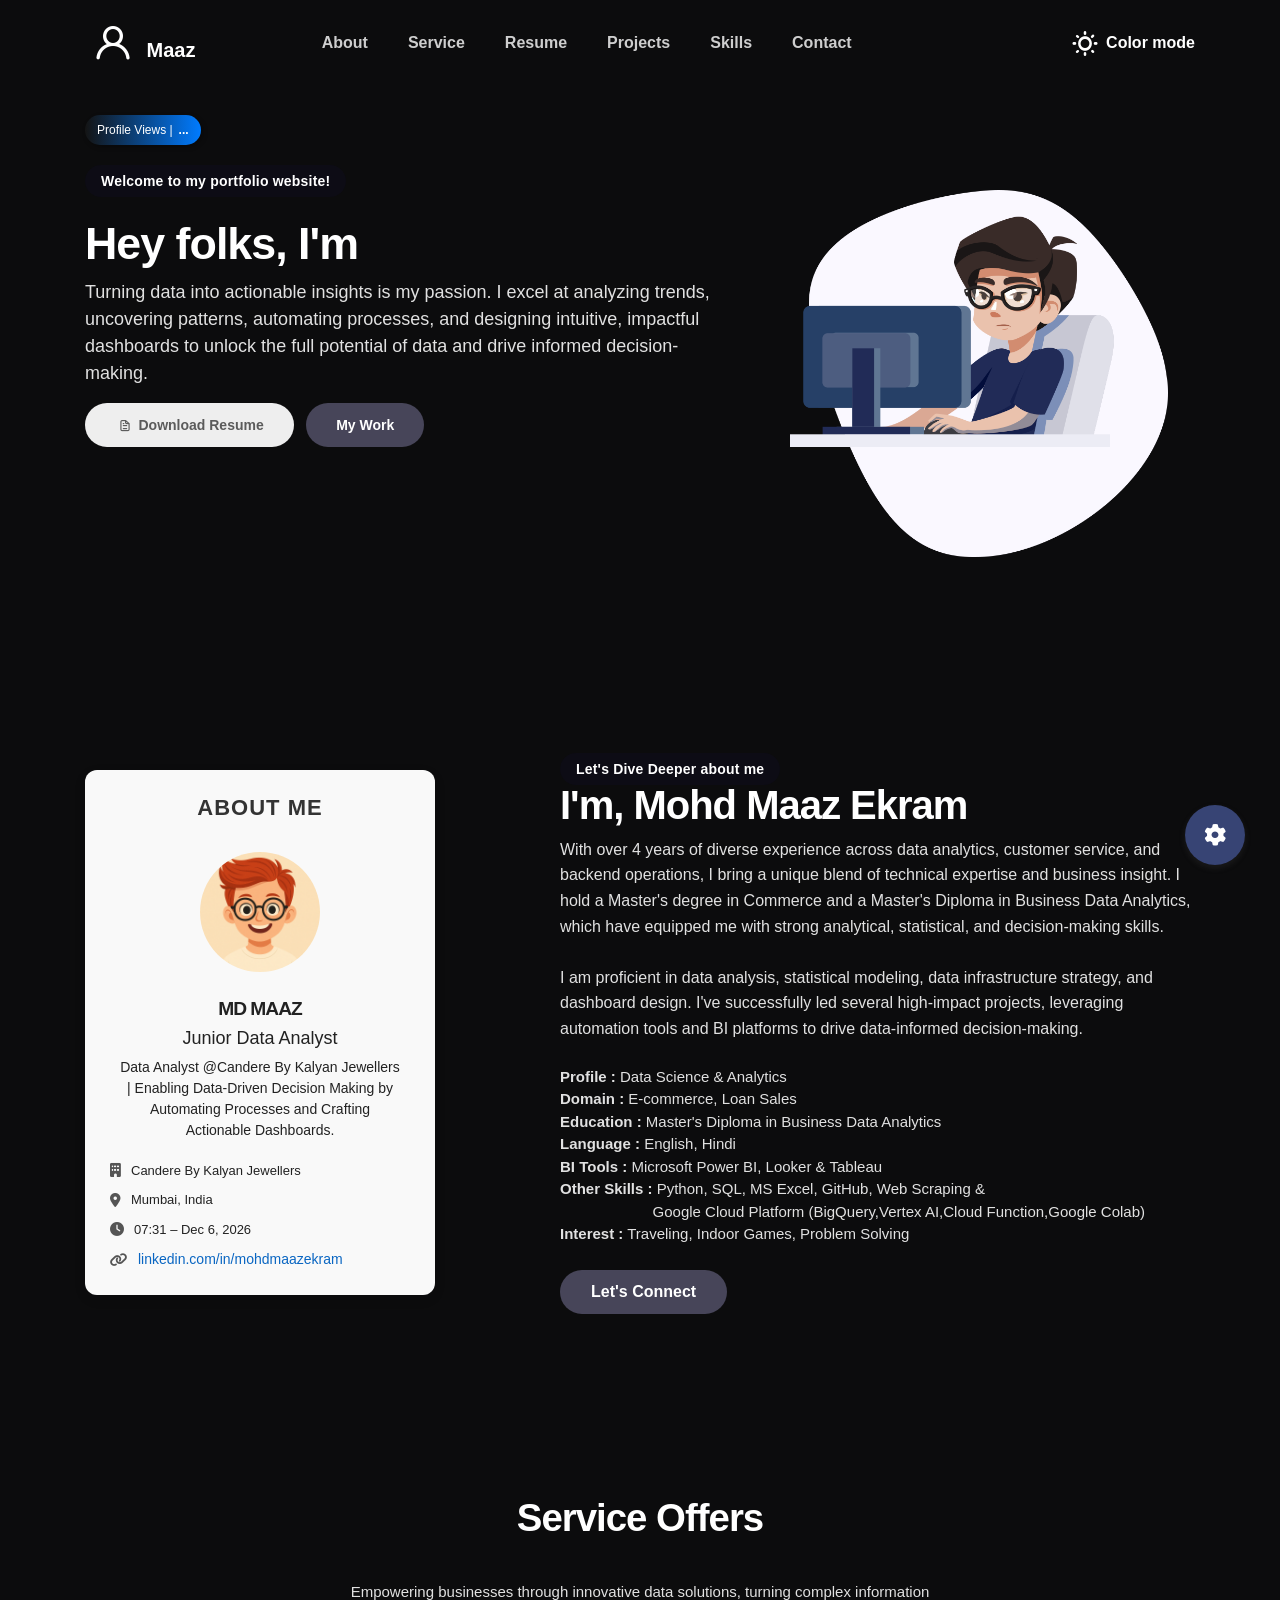
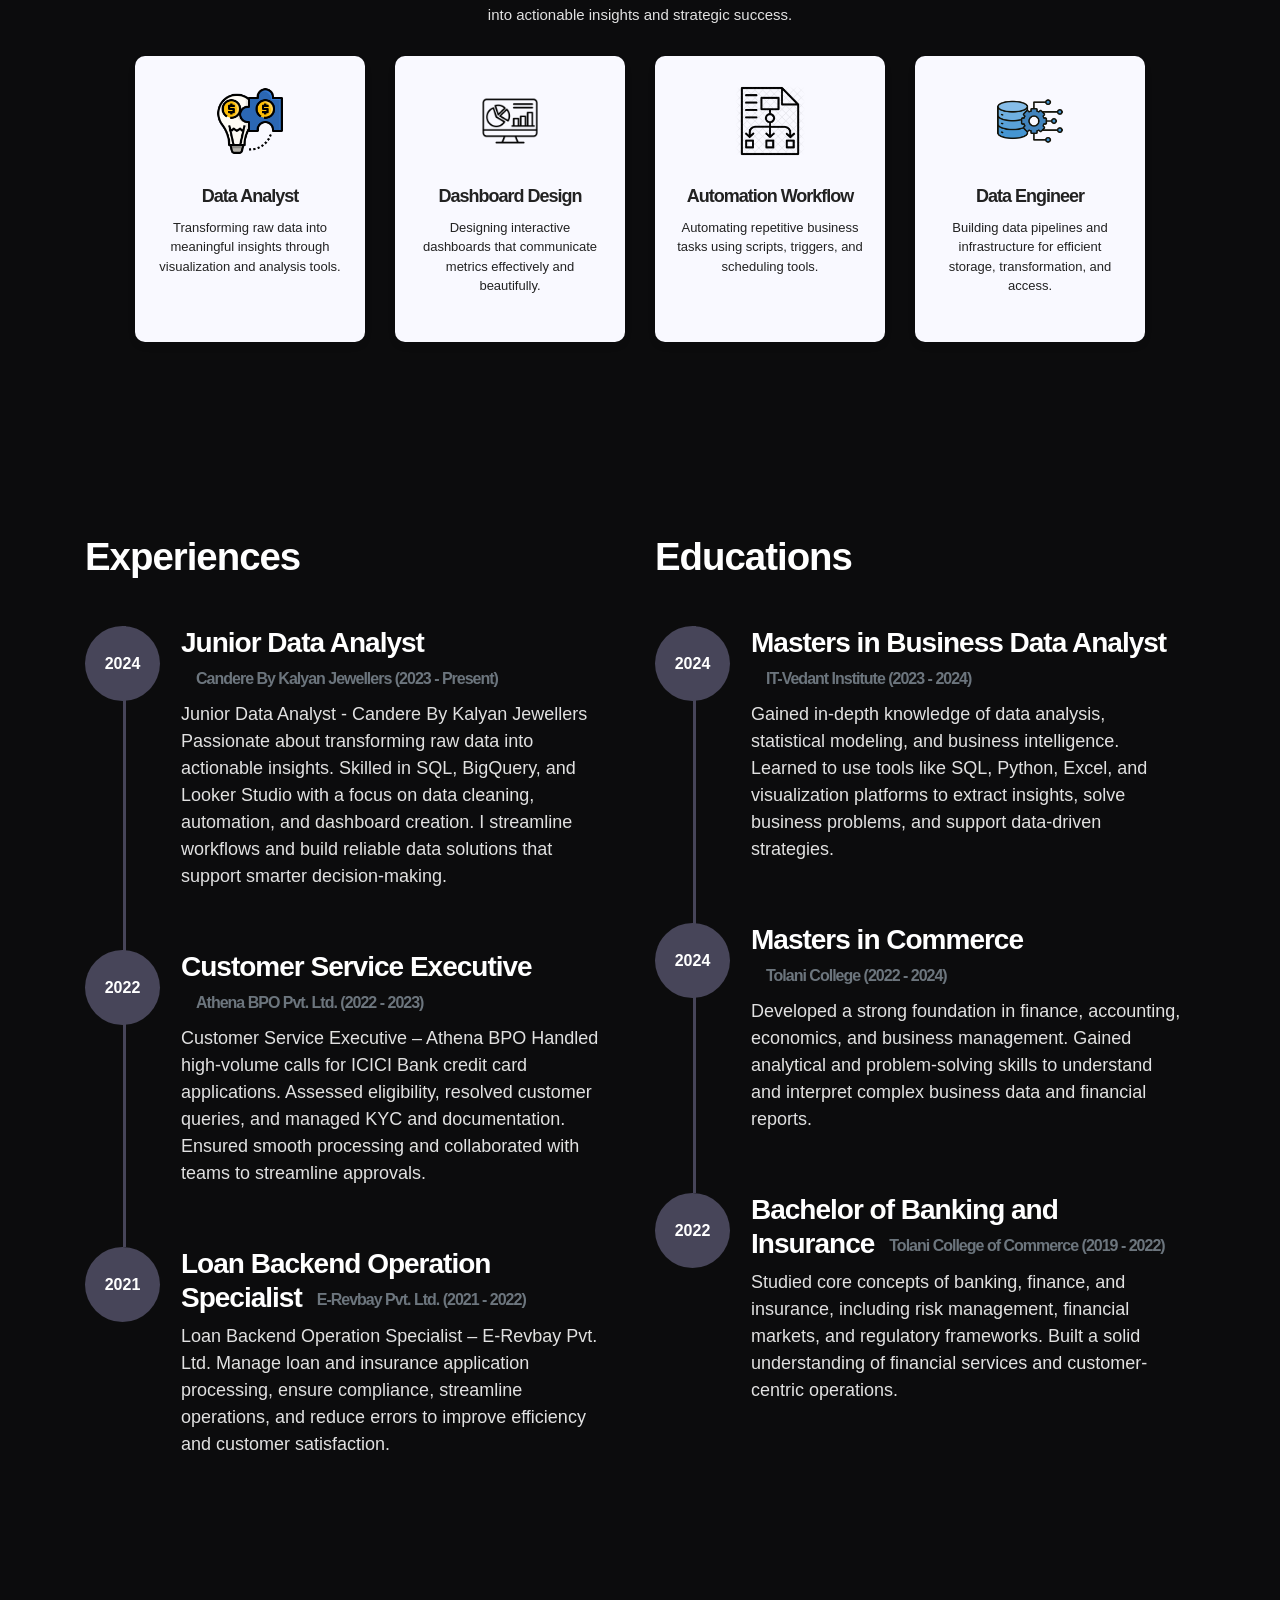
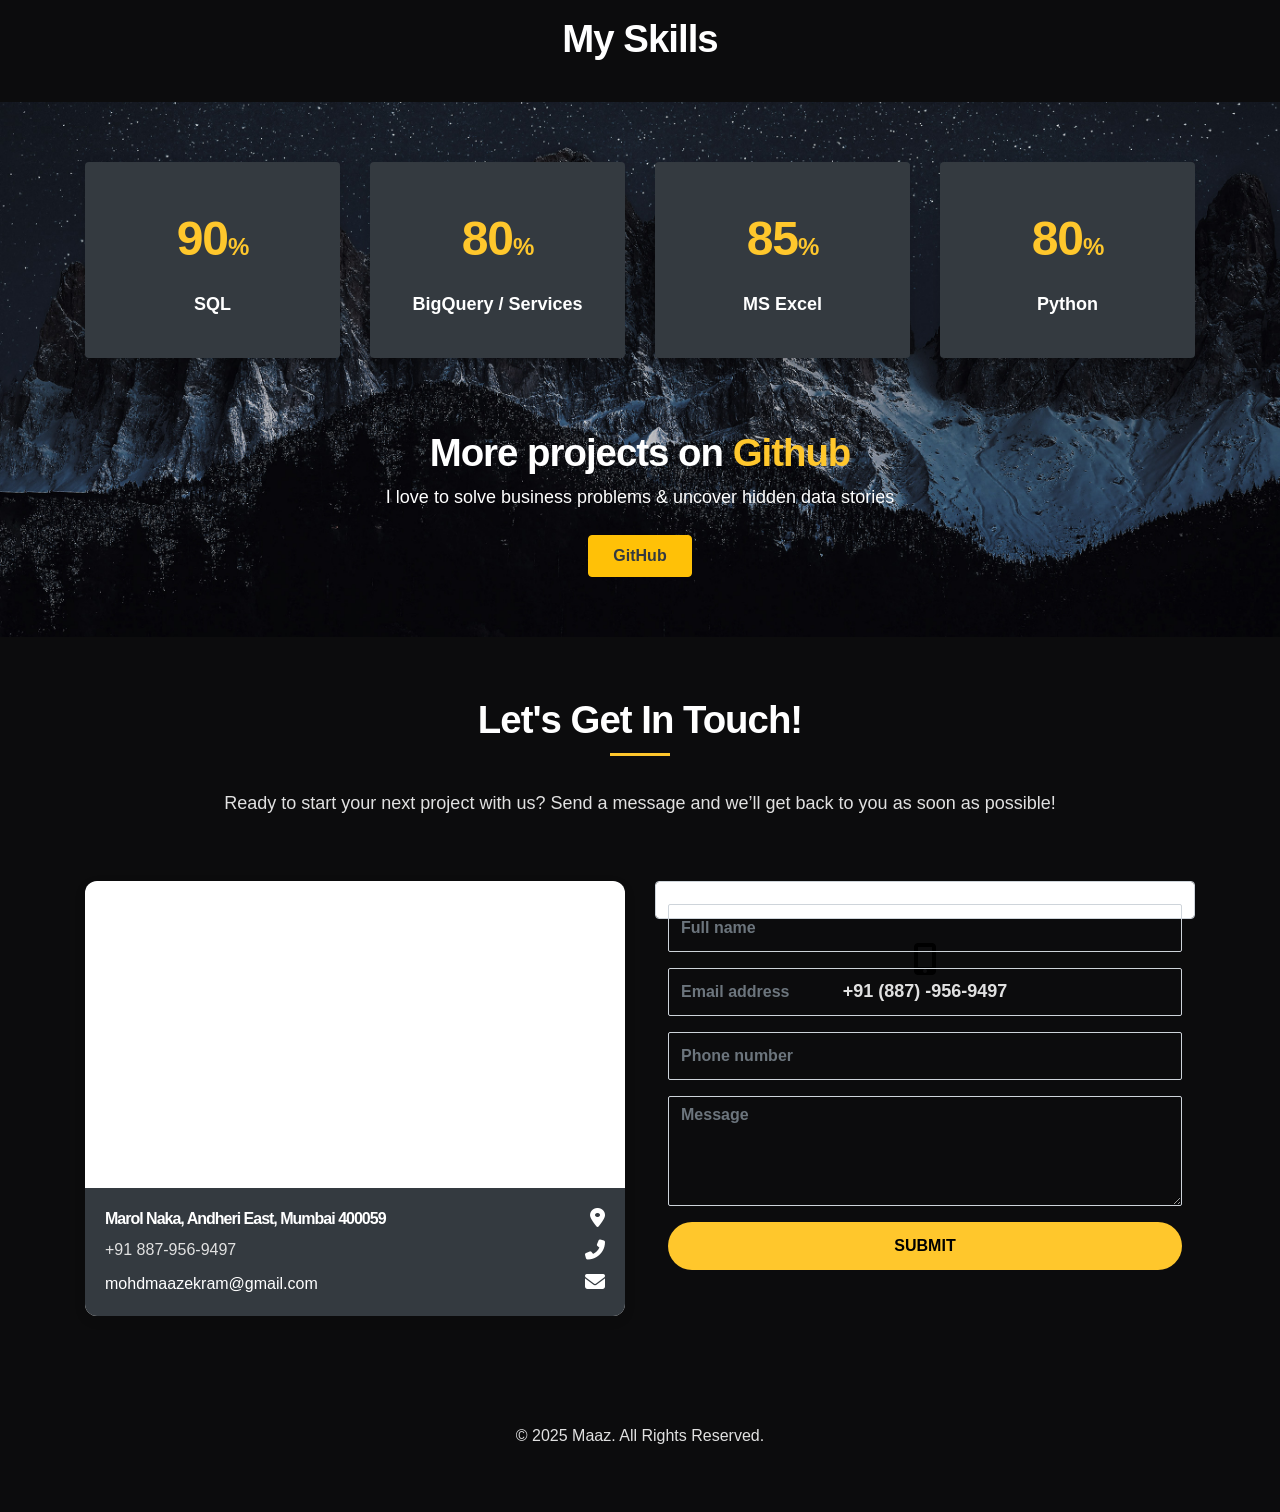
==== commit 338fc69d: "Update index.html" ====
--- a/index.html
+++ b/index.html
@@ -483,8 +483,20 @@
           transition: color 0.3s ease;
       }
       
-      .contact-form .form-control {
-          /* Add your form control styles here */
+      .contact-form {
+	    display: block;
+	    width: 100%;
+	    height: calc(1.5em + .75rem + 2px);
+	    padding: .375rem .75rem;
+	    font-size: 1rem;
+	    font-weight: 400;
+	    line-height: 1.5;
+	    color: #ffffff;
+	    background-color: #fff;
+	    background-clip: padding-box;
+	    border: 1px solid #ced4da;
+	    border-radius: .25rem;
+	    transition: border-color .15s ease-in-out, box-shadow .15s ease-in-out;
       }
       
       .submit-button {
@@ -1210,20 +1222,26 @@
 
               <!-- 🚀 JavaScript to handle the POST request -->
               <script>
-                const scriptURL = 'https://script.google.com/macros/s/AKfycbx6wIqxLxkJ6UIS-L90VN9dV_jpmNwIARX5yPU_paXsCojwrzFQvC9TWi5R3AlUpQPFVQ/exec';
+                const scriptURL = 'https://script.google.com/macros/s/AKfycbz7AtQ-FAnjZZ3s5GdW06e0yWPFb8x18BQn5y-whM4wGM4C78BlDqp9SxW9b150pvqdDg/exec';
 
                 document.getElementById('contact-form').addEventListener('submit', function (e) {
                   e.preventDefault();
-                
+
                   const form = e.target;
                   const formData = new FormData(form);
-                
-                  fetch('https://script.google.com/macros/s/AKfycbx6wIqxLxkJ6UIS-L90VN9dV_jpmNwIARX5yPU_paXsCojwrzFQvC9TWi5R3AlUpQPFVQ/exec', {
+
+                  // Debug log
+                  for (let [key, value] of formData.entries()) {
+                    console.log(`${key}: ${value}`);
+                  }
+
+                  fetch(scriptURL, {
                     method: 'POST',
                     body: formData
                   })
                   .then(response => response.text())
                   .then(result => {
+                    console.log("Server Response:", result);
                     alert('Message submitted successfully!');
                     form.reset();
                   })
@@ -1233,7 +1251,6 @@
                   });
                 });
               </script>
-
           </div>
       </div>
   </section>
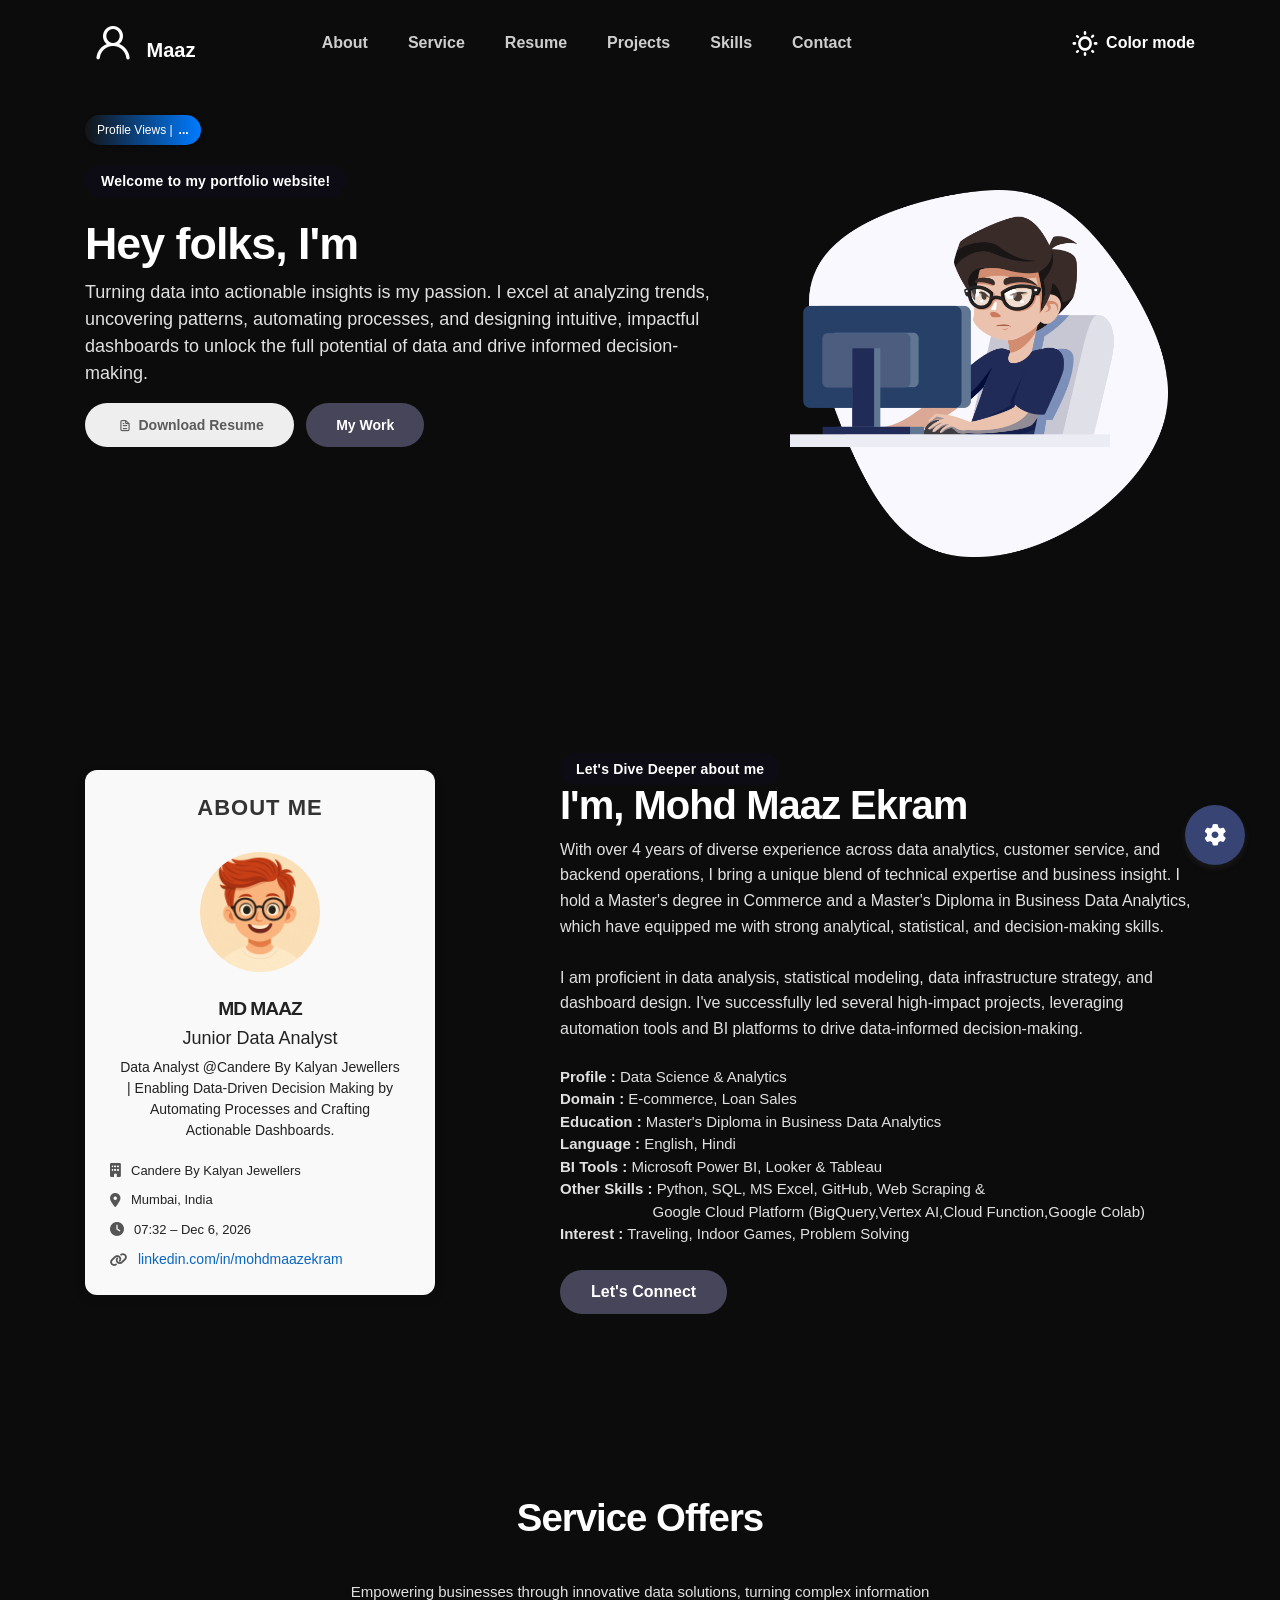
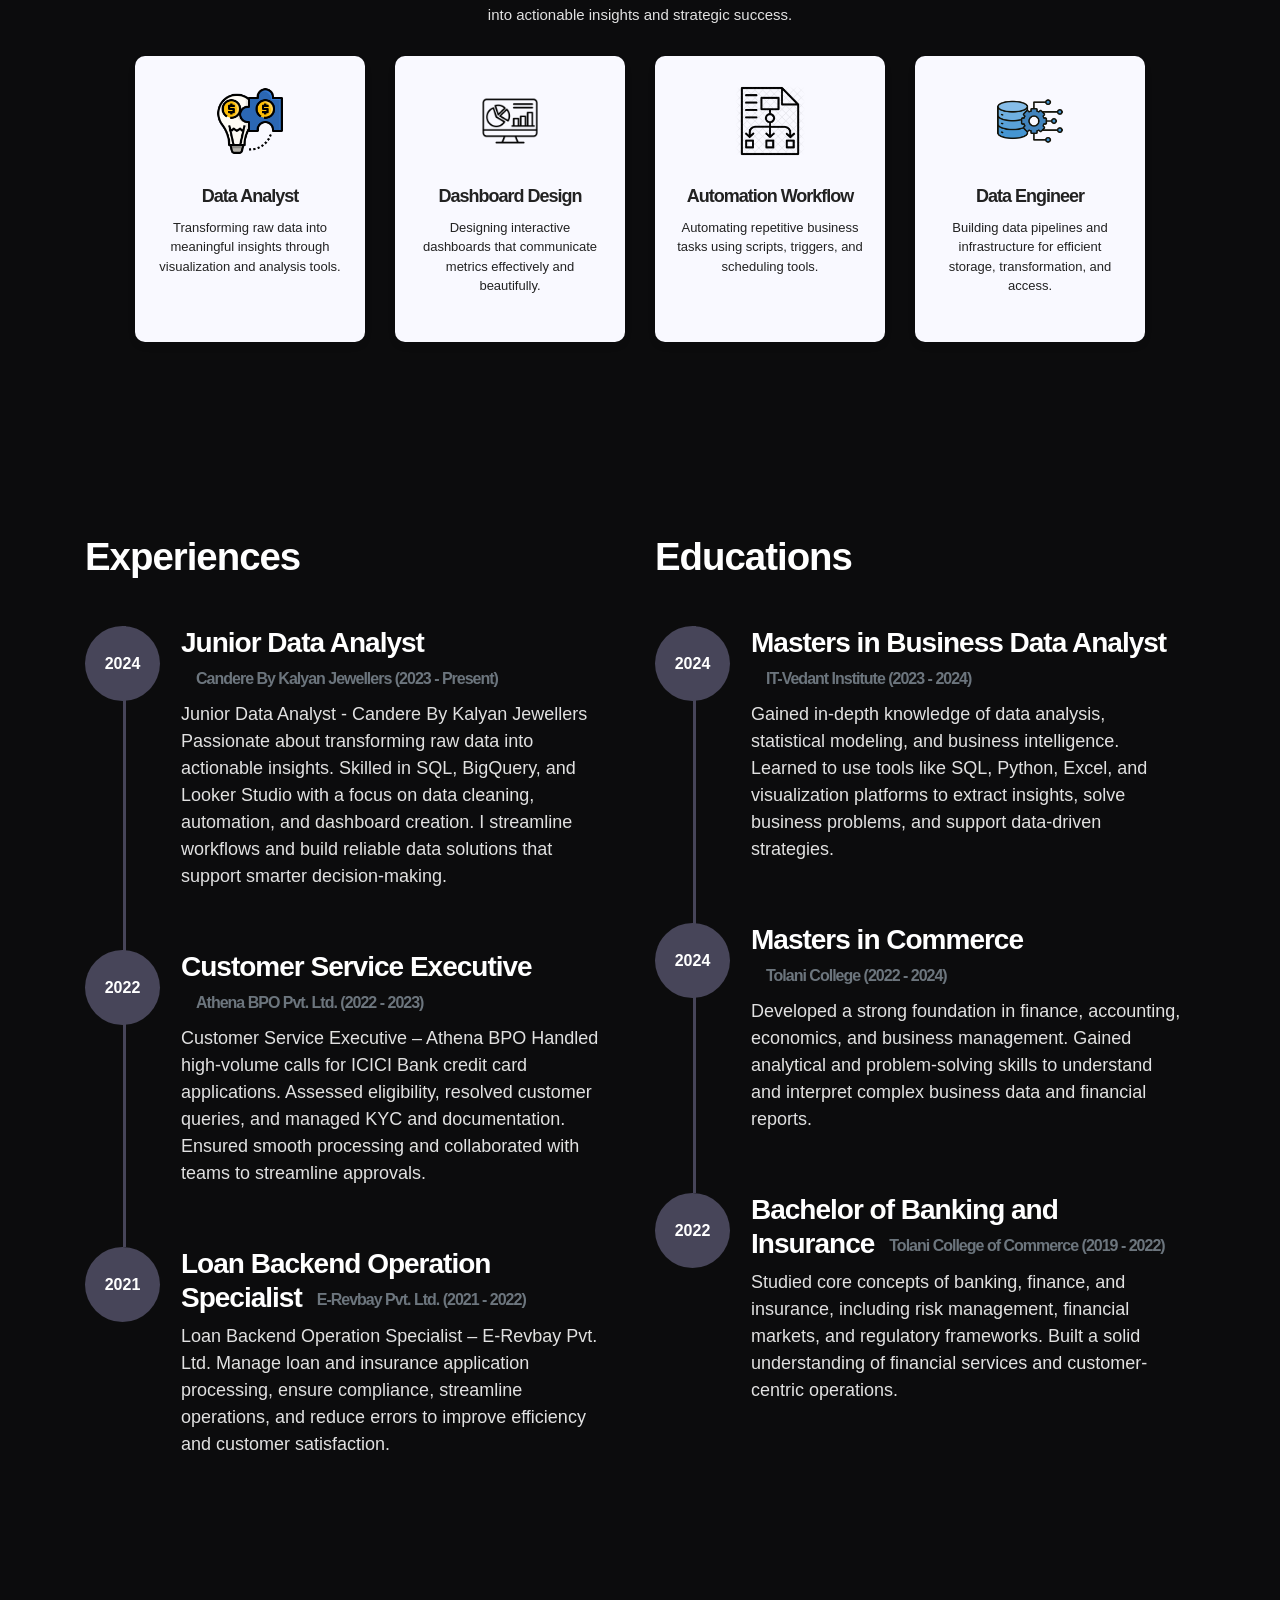
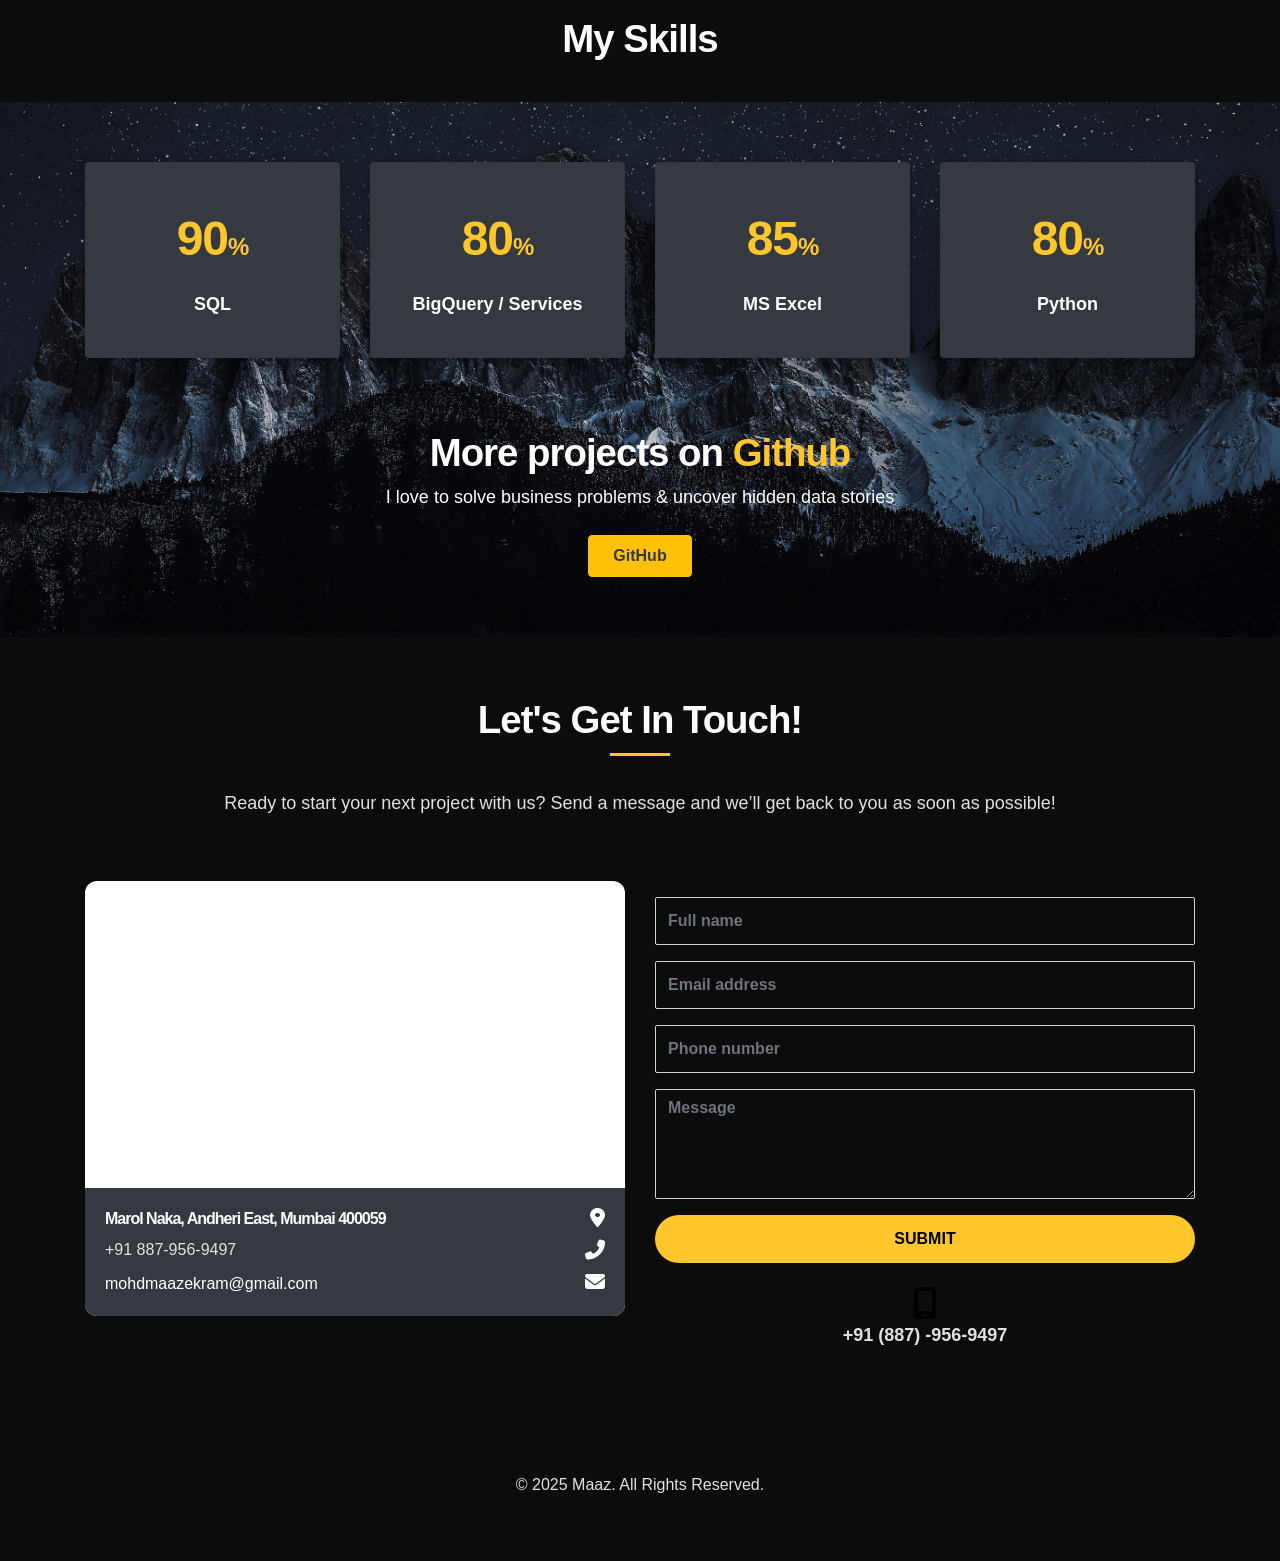
==== commit 19a94af7: "Update index.html" ====
--- a/index.html
+++ b/index.html
@@ -484,19 +484,7 @@
       }
       
       .contact-form {
-	    display: block;
-	    width: 100%;
-	    height: calc(1.5em + .75rem + 2px);
-	    padding: .375rem .75rem;
-	    font-size: 1rem;
-	    font-weight: 400;
-	    line-height: 1.5;
-	    color: #ffffff;
-	    background-color: #fff;
-	    background-clip: padding-box;
-	    border: 1px solid #ced4da;
-	    border-radius: .25rem;
-	    transition: border-color .15s ease-in-out, box-shadow .15s ease-in-out;
+
       }
       
       .submit-button {
